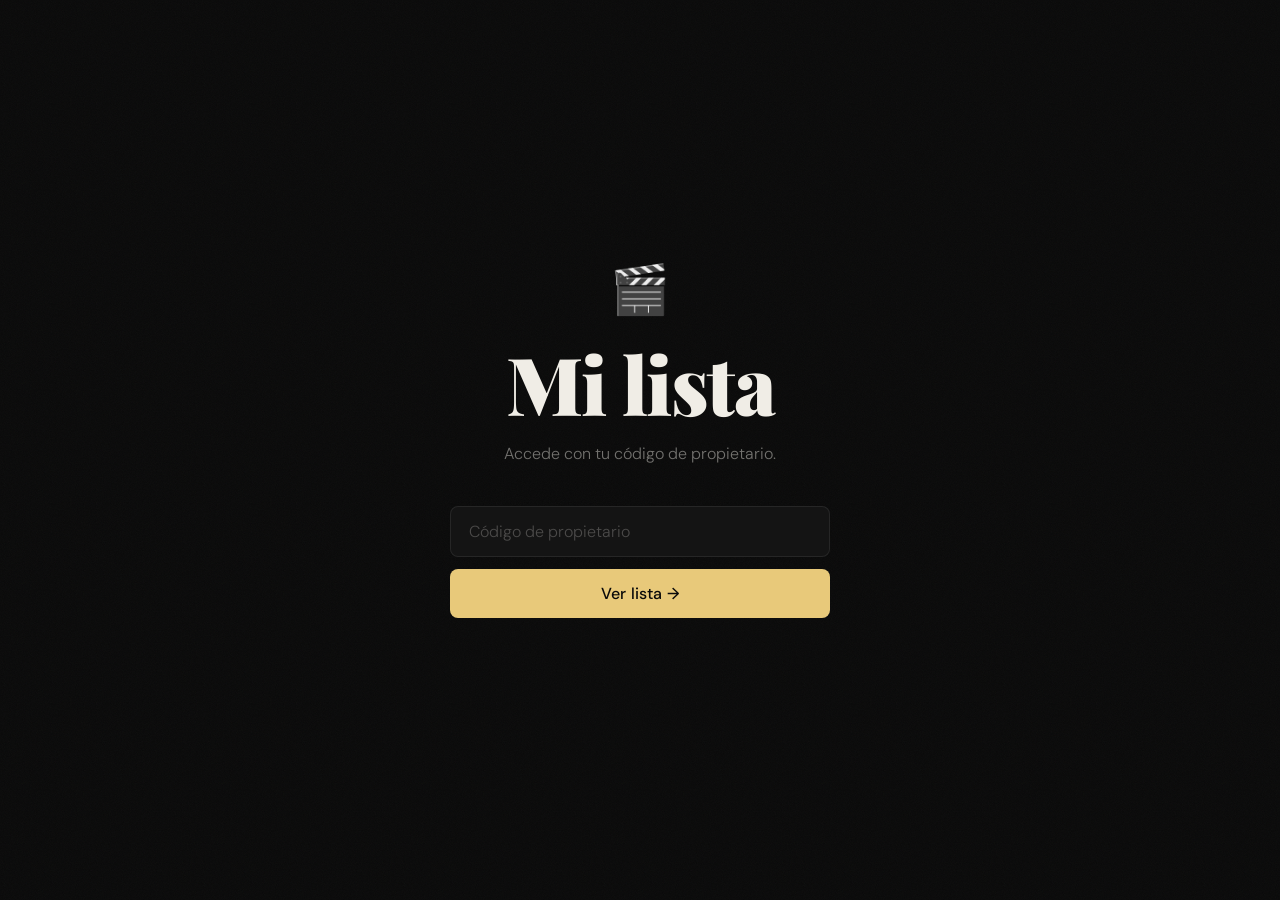
==== panel.html @ 8348d316 "movierecom" ====
<!DOCTYPE html>
<html lang="es">
<head>
  <meta charset="UTF-8" />
  <meta name="viewport" content="width=device-width, initial-scale=1.0" />
  <title>Mi lista de películas</title>
  <link rel="preconnect" href="https://fonts.googleapis.com" />
  <link href="https://fonts.googleapis.com/css2?family=Playfair+Display:wght@700;900&family=DM+Sans:wght@300;400;500&display=swap" rel="stylesheet" />
  <link rel="stylesheet" href="style.css" />
</head>
<body class="panel-body">

  <div id="screen-panel-login" class="screen active">
    <div class="noise"></div>
    <div class="center-wrap">
      <div class="brand">🎬</div>
      <h1 class="title">Mi lista</h1>
      <p class="hint">Accede con tu código de propietario.</p>
      <div class="field-group">
        <input type="password" id="owner-code-input" placeholder="Código de propietario" />
        <button class="btn-main" onclick="ownerLogin()">Ver lista →</button>
      </div>
      <p id="owner-error" class="error-msg"></p>
    </div>
  </div>

  <div id="screen-panel-main" class="screen">
    <div class="noise"></div>
    <header class="top-bar">
      <span class="top-logo">🎬 Mi lista</span>
      <div style="display:flex;gap:12px;align-items:center;">
        <span class="count-pill" id="rec-count">0 películas</span>
        <button class="btn-ghost small" onclick="ownerLogout()">Salir</button>
      </div>
    </header>
    <div class="panel-grid" id="panel-grid">
      <div class="empty-state">Cargando...</div>
    </div>
  </div>

  <script src="config.js"></script>
  <script src="supabase.js"></script>
  <script src="panel.js"></script>
</body>
</html>
---- style.css ----
:root {
  --bg: #0a0a0a;
  --surface: #141414;
  --surface2: #1e1e1e;
  --border: rgba(255,255,255,0.08);
  --border-hover: rgba(255,255,255,0.18);
  --text: #f0ede6;
  --text-muted: rgba(240,237,230,0.45);
  --text-dim: rgba(240,237,230,0.25);
  --accent: #e8c97a;
  --accent-dim: rgba(232,201,122,0.15);
  --red: #e85a4f;
  --green: #5acea0;
  --font-display: 'Playfair Display', Georgia, serif;
  --font-body: 'DM Sans', system-ui, sans-serif;
  --radius: 12px;
  --radius-sm: 8px;
}

*, *::before, *::after { box-sizing: border-box; margin: 0; padding: 0; }

html { font-size: 16px; }

body {
  background: var(--bg);
  color: var(--text);
  font-family: var(--font-body);
  font-weight: 300;
  min-height: 100vh;
  overflow-x: hidden;
}

.noise {
  position: fixed;
  inset: 0;
  pointer-events: none;
  z-index: 0;
  opacity: 0.035;
  background-image: url("data:image/svg+xml,%3Csvg viewBox='0 0 256 256' xmlns='http://www.w3.org/2000/svg'%3E%3Cfilter id='noise'%3E%3CfeTurbulence type='fractalNoise' baseFrequency='0.9' numOctaves='4' stitchTiles='stitch'/%3E%3C/filter%3E%3Crect width='100%25' height='100%25' filter='url(%23noise)' opacity='1'/%3E%3C/svg%3E");
  background-size: 200px 200px;
}

/* SCREENS */
.screen { display: none; min-height: 100vh; position: relative; }
.screen.active { display: flex; flex-direction: column; }

/* CENTER LAYOUT */
.center-wrap {
  flex: 1;
  display: flex;
  flex-direction: column;
  align-items: center;
  justify-content: center;
  padding: 2rem 1.5rem;
  text-align: center;
  position: relative;
  z-index: 1;
}

.brand { font-size: 3rem; margin-bottom: 1.25rem; }

.title {
  font-family: var(--font-display);
  font-size: clamp(2.5rem, 8vw, 5rem);
  font-weight: 900;
  line-height: 1.05;
  letter-spacing: -0.02em;
  color: var(--text);
  margin-bottom: 1rem;
}

.hint {
  font-size: 1rem;
  color: var(--text-muted);
  margin-bottom: 2.5rem;
  max-width: 340px;
  line-height: 1.6;
}

/* FORMS */
.field-group {
  display: flex;
  flex-direction: column;
  gap: 12px;
  width: 100%;
  max-width: 380px;
}

input[type=text],
input[type=password] {
  width: 100%;
  background: var(--surface);
  border: 1px solid var(--border);
  border-radius: var(--radius-sm);
  color: var(--text);
  font-family: var(--font-body);
  font-size: 1rem;
  font-weight: 300;
  padding: 14px 18px;
  outline: none;
  transition: border-color 0.2s;
}
input::placeholder { color: var(--text-dim); }
input:focus { border-color: var(--border-hover); }

.btn-main {
  width: 100%;
  padding: 14px 24px;
  background: var(--accent);
  color: #0a0a0a;
  border: none;
  border-radius: var(--radius-sm);
  font-family: var(--font-body);
  font-size: 1rem;
  font-weight: 500;
  cursor: pointer;
  transition: opacity 0.2s, transform 0.1s;
  letter-spacing: 0.01em;
}
.btn-main:hover { opacity: 0.88; }
.btn-main:active { transform: scale(0.98); }
.btn-main:disabled { opacity: 0.35; cursor: not-allowed; }

.btn-ghost {
  background: transparent;
  border: 1px solid var(--border);
  border-radius: var(--radius-sm);
  color: var(--text-muted);
  font-family: var(--font-body);
  font-size: 0.9rem;
  font-weight: 400;
  padding: 10px 20px;
  cursor: pointer;
  transition: border-color 0.2s, color 0.2s;
  width: 100%;
  max-width: 380px;
}
.btn-ghost:hover { border-color: var(--border-hover); color: var(--text); }
.btn-ghost.small { width: auto; padding: 6px 14px; font-size: 0.8rem; }

.error-msg {
  font-size: 0.85rem;
  color: var(--red);
  margin-top: 0.5rem;
  min-height: 1.2em;
}

/* TOP BAR */
.top-bar {
  display: flex;
  align-items: center;
  justify-content: space-between;
  padding: 1.25rem 2rem;
  border-bottom: 1px solid var(--border);
  position: sticky;
  top: 0;
  background: rgba(10,10,10,0.92);
  backdrop-filter: blur(12px);
  z-index: 10;
}
.top-logo {
  font-family: var(--font-display);
  font-size: 1.1rem;
  font-weight: 700;
  letter-spacing: -0.01em;
  color: var(--text);
}
.top-user {
  font-size: 0.85rem;
  color: var(--text-muted);
  background: var(--surface);
  border: 1px solid var(--border);
  border-radius: 20px;
  padding: 4px 14px;
}

/* SEARCH SCREEN */
.search-wrap {
  flex: 1;
  max-width: 640px;
  width: 100%;
  margin: 0 auto;
  padding: 2.5rem 1.5rem;
  position: relative;
  z-index: 1;
}
.search-title {
  font-family: var(--font-display);
  font-size: clamp(1.75rem, 5vw, 2.75rem);
  font-weight: 700;
  margin-bottom: 1.75rem;
  line-height: 1.15;
}
.search-row {
  position: relative;
  margin-bottom: 1.25rem;
}
.search-row input {
  padding-right: 48px;
  font-size: 1.05rem;
}
.spinner {
  position: absolute;
  right: 16px;
  top: 50%;
  transform: translateY(-50%);
  width: 18px;
  height: 18px;
  border: 2px solid var(--border);
  border-top-color: var(--accent);
  border-radius: 50%;
  animation: spin 0.6s linear infinite;
  display: none;
}
.spinner.active { display: block; }
@keyframes spin { to { transform: translateY(-50%) rotate(360deg); } }

/* RESULTS */
.result-item {
  display: flex;
  gap: 14px;
  align-items: flex-start;
  padding: 14px;
  border: 1px solid var(--border);
  border-radius: var(--radius);
  margin-bottom: 10px;
  cursor: pointer;
  transition: border-color 0.15s, background 0.15s;
  background: var(--surface);
}
.result-item:hover { border-color: var(--border-hover); background: var(--surface2); }
.result-item.selected { border-color: var(--accent); }
.result-item.already { opacity: 0.55; cursor: default; }

.result-poster {
  width: 44px;
  height: 66px;
  border-radius: 6px;
  object-fit: cover;
  background: var(--surface2);
  flex-shrink: 0;
}
.result-poster-ph {
  width: 44px;
  height: 66px;
  border-radius: 6px;
  background: var(--surface2);
  flex-shrink: 0;
  display: flex;
  align-items: center;
  justify-content: center;
  font-size: 1.4rem;
}
.result-body { flex: 1; min-width: 0; }
.result-title {
  font-weight: 500;
  font-size: 0.95rem;
  color: var(--text);
  margin-bottom: 3px;
}
.result-meta { font-size: 0.8rem; color: var(--text-muted); margin-bottom: 5px; }
.result-overview {
  font-size: 0.78rem;
  color: var(--text-dim);
  display: -webkit-box;
  -webkit-line-clamp: 2;
  -webkit-box-orient: vertical;
  overflow: hidden;
  line-height: 1.5;
}
.already-badge {
  display: inline-block;
  font-size: 0.72rem;
  background: rgba(232,90,79,0.15);
  color: var(--red);
  border-radius: 20px;
  padding: 2px 9px;
  margin-left: 7px;
  font-weight: 500;
}

/* CONFIRM PANEL */
.confirm-panel {
  background: var(--surface);
  border: 1px solid var(--border);
  border-radius: var(--radius);
  padding: 1.25rem;
  margin-top: 1.25rem;
}
.confirm-panel.hidden { display: none; }
.confirm-movie-row {
  display: flex;
  gap: 14px;
  align-items: flex-start;
  margin-bottom: 1rem;
}
.confirm-poster {
  width: 54px;
  height: 80px;
  border-radius: 6px;
  object-fit: cover;
  background: var(--surface2);
  flex-shrink: 0;
}
.confirm-poster-ph {
  width: 54px;
  height: 80px;
  border-radius: 6px;
  background: var(--surface2);
  flex-shrink: 0;
  display: flex;
  align-items: center;
  justify-content: center;
  font-size: 1.75rem;
}
.confirm-title {
  font-family: var(--font-display);
  font-size: 1.15rem;
  font-weight: 700;
  margin-bottom: 4px;
}
.confirm-meta { font-size: 0.82rem; color: var(--text-muted); margin-bottom: 5px; }
.confirm-overview { font-size: 0.8rem; color: var(--text-dim); line-height: 1.5; }
.confirm-actions { display: flex; gap: 10px; margin-top: 1rem; flex-wrap: wrap; }
.confirm-actions .btn-main { width: auto; flex: 1; min-width: 140px; }
.confirm-actions .btn-ghost { width: auto; }
.confirm-feedback {
  font-size: 0.85rem;
  margin-top: 0.5rem;
  min-height: 1.2em;
}
.confirm-feedback.error { color: var(--red); }
.confirm-feedback.ok { color: var(--green); }

/* SUCCESS SCREEN */
.success-icon {
  width: 72px;
  height: 72px;
  border-radius: 50%;
  background: rgba(90,206,160,0.15);
  border: 1px solid rgba(90,206,160,0.4);
  display: flex;
  align-items: center;
  justify-content: center;
  font-size: 2rem;
  color: var(--green);
  margin-bottom: 1.5rem;
}

/* PANEL */
.panel-body { }
.count-pill {
  font-size: 0.8rem;
  background: var(--accent-dim);
  color: var(--accent);
  border-radius: 20px;
  padding: 4px 12px;
}
.panel-grid {
  display: grid;
  grid-template-columns: repeat(auto-fill, minmax(280px, 1fr));
  gap: 16px;
  padding: 2rem;
  position: relative;
  z-index: 1;
}
.rec-card {
  background: var(--surface);
  border: 1px solid var(--border);
  border-radius: var(--radius);
  padding: 1rem;
  display: flex;
  gap: 14px;
  align-items: flex-start;
  transition: border-color 0.15s;
}
.rec-card:hover { border-color: var(--border-hover); }
.rec-card-poster {
  width: 54px;
  height: 80px;
  border-radius: 6px;
  object-fit: cover;
  background: var(--surface2);
  flex-shrink: 0;
}
.rec-card-poster-ph {
  width: 54px;
  height: 80px;
  border-radius: 6px;
  background: var(--surface2);
  flex-shrink: 0;
  display: flex;
  align-items: center;
  justify-content: center;
  font-size: 1.5rem;
}
.rec-card-body { flex: 1; min-width: 0; }
.rec-card-title {
  font-weight: 500;
  font-size: 0.95rem;
  margin-bottom: 3px;
  color: var(--text);
}
.rec-card-meta { font-size: 0.78rem; color: var(--text-muted); margin-bottom: 6px; }
.rec-card-who {
  font-size: 0.75rem;
  color: var(--text-dim);
  border-top: 1px solid var(--border);
  padding-top: 8px;
  margin-top: 6px;
}
.rec-card-who strong { color: var(--accent); font-weight: 500; }

.empty-state {
  grid-column: 1/-1;
  text-align: center;
  padding: 4rem 1rem;
  color: var(--text-dim);
  font-size: 0.95rem;
}

/* RESPONSIVE */
@media (max-width: 520px) {
  .top-bar { padding: 1rem 1.25rem; }
  .search-wrap { padding: 1.75rem 1.25rem; }
  .panel-grid { padding: 1.25rem; gap: 12px; }
  .confirm-actions { flex-direction: column; }
  .confirm-actions .btn-main,
  .confirm-actions .btn-ghost { width: 100%; }
}
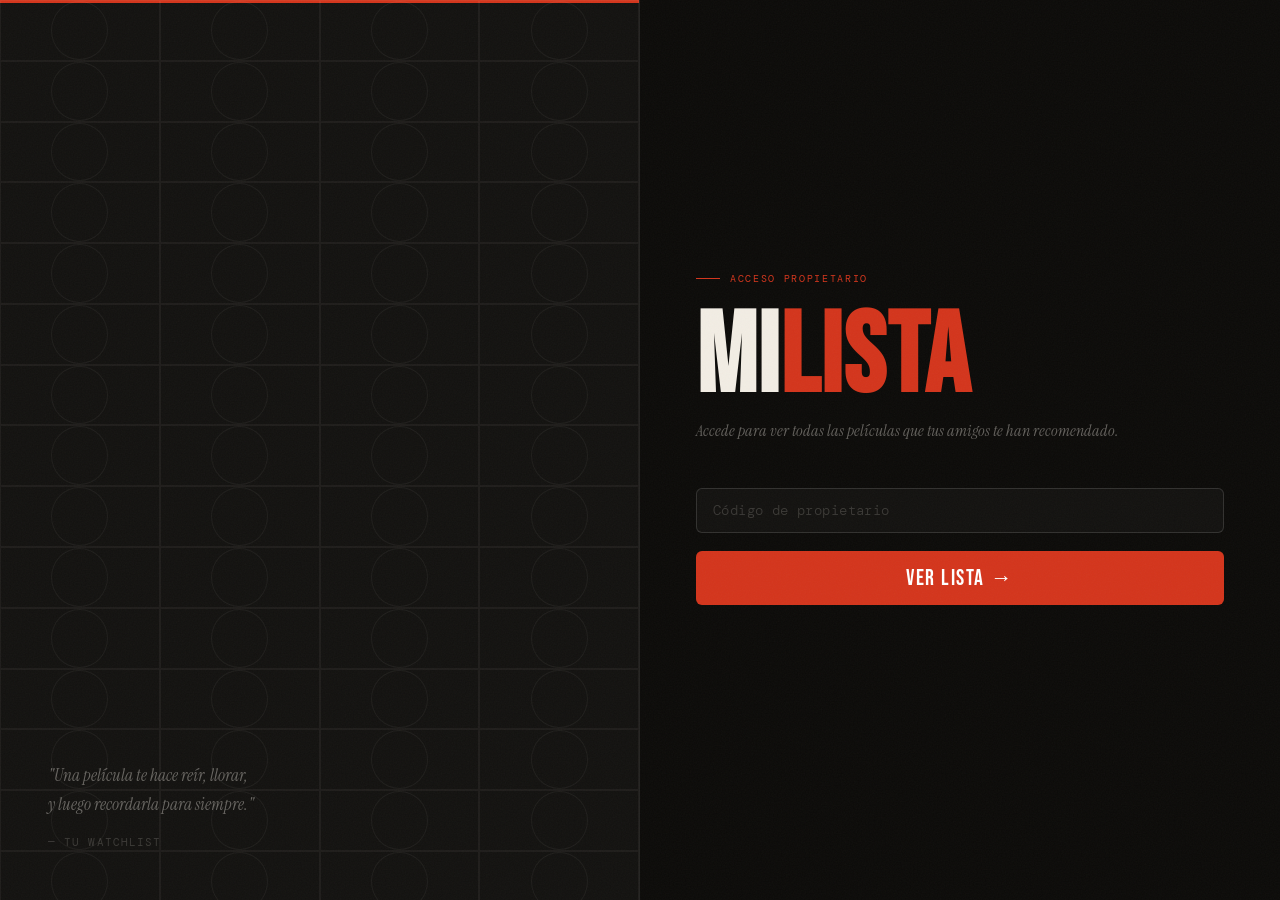
==== commit 0657e26d: "new design" ====
--- a/panel.html
+++ b/panel.html
@@ -3,43 +3,75 @@
 <head>
   <meta charset="UTF-8" />
   <meta name="viewport" content="width=device-width, initial-scale=1.0" />
-  <title>Mi lista de películas</title>
-  <link rel="preconnect" href="https://fonts.googleapis.com" />
-  <link href="https://fonts.googleapis.com/css2?family=Playfair+Display:wght@700;900&family=DM+Sans:wght@300;400;500&display=swap" rel="stylesheet" />
+  <title>Mi lista — Recomiéndame</title>
   <link rel="stylesheet" href="style.css" />
 </head>
-<body class="panel-body">
+<body>
 
+  <!-- ── LOGIN PANEL ───────────────────────────── -->
   <div id="screen-panel-login" class="screen active">
-    <div class="noise"></div>
-    <div class="center-wrap">
-      <div class="brand">🎬</div>
-      <h1 class="title">Mi lista</h1>
-      <p class="hint">Accede con tu código de propietario.</p>
-      <div class="field-group">
-        <input type="password" id="owner-code-input" placeholder="Código de propietario" />
+    <div class="login-layout">
+      <div class="login-art">
+        <div class="login-art-stripe"></div>
+        <div class="reel-grid" id="reel-grid"></div>
+        <div class="login-art-quote">
+          "Una película te hace reír, llorar,<br/>y luego recordarla para siempre."
+          <cite>— Tu watchlist</cite>
+        </div>
+      </div>
+      <div class="login-form-side">
+        <div class="eyebrow">Acceso propietario</div>
+        <h1 class="login-title">MI<em>LISTA</em></h1>
+        <p class="login-sub">Accede para ver todas las películas que tus amigos te han recomendado.</p>
+        <div class="field">
+          <input type="password" id="owner-code-input" placeholder="Código de propietario" />
+        </div>
         <button class="btn-main" onclick="ownerLogin()">Ver lista →</button>
+        <p id="owner-error" class="error-msg"></p>
       </div>
-      <p id="owner-error" class="error-msg"></p>
     </div>
   </div>
 
+  <!-- ── PANEL MAIN ────────────────────────────── -->
   <div id="screen-panel-main" class="screen">
-    <div class="noise"></div>
+
     <header class="top-bar">
-      <span class="top-logo">🎬 Mi lista</span>
-      <div style="display:flex;gap:12px;align-items:center;">
+      <div class="top-logo">RECO<span>MIÉNDAME</span></div>
+      <div class="top-right">
         <span class="count-pill" id="rec-count">0 películas</span>
-        <button class="btn-ghost small" onclick="ownerLogout()">Salir</button>
+        <button class="btn-ghost sm" onclick="ownerLogout()">Salir</button>
       </div>
     </header>
-    <div class="panel-grid" id="panel-grid">
-      <div class="empty-state">Cargando...</div>
+
+    <div class="panel-filters">
+      <button class="filter-btn active" data-filter="all" onclick="setFilter('all', this)">Todas</button>
+      <button class="filter-btn f-downloaded" data-filter="downloaded" onclick="setFilter('downloaded', this)">↓ Descargadas</button>
+      <button class="filter-btn f-liked" data-filter="liked" onclick="setFilter('liked', this)">✓ Me gustó</button>
+      <button class="filter-btn f-disliked" data-filter="disliked" onclick="setFilter('disliked', this)">✕ No me gustó</button>
+      <button class="filter-btn" data-filter="pending" onclick="setFilter('pending', this)">⏳ Sin ver</button>
     </div>
+
+    <div class="panel-content">
+      <div class="section-label" id="section-label">Cargando…</div>
+      <div class="movie-grid" id="panel-grid">
+        <div class="empty-state">Cargando…</div>
+      </div>
+    </div>
+
   </div>
 
+  <script>
+    const rg = document.getElementById('reel-grid');
+    if (rg) {
+      for (let i = 0; i < 64; i++) {
+        const d = document.createElement('div');
+        d.className = 'reel-cell';
+        rg.appendChild(d);
+      }
+    }
+  </script>
   <script src="config.js"></script>
   <script src="supabase.js"></script>
   <script src="panel.js"></script>
 </body>
-</html>
+</html>
--- a/style.css
+++ b/style.css
@@ -1,430 +1,627 @@
+@import url('https://fonts.googleapis.com/css2?family=Bebas+Neue&family=Instrument+Serif:ital@0;1&family=DM+Mono:wght@300;400&display=swap');
+
 :root {
-  --bg: #0a0a0a;
-  --surface: #141414;
-  --surface2: #1e1e1e;
-  --border: rgba(255,255,255,0.08);
-  --border-hover: rgba(255,255,255,0.18);
-  --text: #f0ede6;
-  --text-muted: rgba(240,237,230,0.45);
-  --text-dim: rgba(240,237,230,0.25);
-  --accent: #e8c97a;
-  --accent-dim: rgba(232,201,122,0.15);
-  --red: #e85a4f;
-  --green: #5acea0;
-  --font-display: 'Playfair Display', Georgia, serif;
-  --font-body: 'DM Sans', system-ui, sans-serif;
-  --radius: 12px;
-  --radius-sm: 8px;
+  --bg:     #0c0b09;
+  --bg2:    #131210;
+  --bg3:    #1a1916;
+  --line:   rgba(255,255,255,0.07);
+  --line2:  rgba(255,255,255,0.13);
+  --text:   #f2ede4;
+  --muted:  rgba(242,237,228,0.38);
+  --dim:    rgba(242,237,228,0.18);
+  --accent: #d4351c;
+  --accent2:#ff5c42;
+  --gold:   #c9a84c;
+  --green:  #3ecf7a;
+  --font-h: 'Bebas Neue', 'Arial Black', sans-serif;
+  --font-b: 'Instrument Serif', Georgia, serif;
+  --font-m: 'DM Mono', 'Courier New', monospace;
+  --r:  10px;
+  --r2: 6px;
 }
 
 *, *::before, *::after { box-sizing: border-box; margin: 0; padding: 0; }
-
-html { font-size: 16px; }
+html { font-size: 16px; scroll-behavior: smooth; }
 
 body {
   background: var(--bg);
   color: var(--text);
-  font-family: var(--font-body);
-  font-weight: 300;
+  font-family: var(--font-b);
   min-height: 100vh;
   overflow-x: hidden;
 }
 
-.noise {
+body::before {
+  content: '';
   position: fixed;
   inset: 0;
   pointer-events: none;
-  z-index: 0;
-  opacity: 0.035;
-  background-image: url("data:image/svg+xml,%3Csvg viewBox='0 0 256 256' xmlns='http://www.w3.org/2000/svg'%3E%3Cfilter id='noise'%3E%3CfeTurbulence type='fractalNoise' baseFrequency='0.9' numOctaves='4' stitchTiles='stitch'/%3E%3C/filter%3E%3Crect width='100%25' height='100%25' filter='url(%23noise)' opacity='1'/%3E%3C/svg%3E");
-  background-size: 200px 200px;
+  z-index: 9999;
+  opacity: 0.038;
+  background-image: url("data:image/svg+xml,%3Csvg xmlns='http://www.w3.org/2000/svg' width='300' height='300'%3E%3Cfilter id='n'%3E%3CfeTurbulence type='fractalNoise' baseFrequency='0.75' numOctaves='4' stitchTiles='stitch'/%3E%3C/filter%3E%3Crect width='300' height='300' filter='url(%23n)'/%3E%3C/svg%3E");
+  background-size: 300px 300px;
 }
 
 /* SCREENS */
-.screen { display: none; min-height: 100vh; position: relative; }
-.screen.active { display: flex; flex-direction: column; }
-
-/* CENTER LAYOUT */
-.center-wrap {
+.screen { display: none; min-height: 100vh; flex-direction: column; }
+.screen.active { display: flex; }
+
+/* ═══ LOGIN ══════════════════════════════════════ */
+.login-layout {
   flex: 1;
+  display: grid;
+  grid-template-columns: 1fr 1fr;
+  min-height: 100vh;
+}
+@media (max-width: 700px) {
+  .login-layout { grid-template-columns: 1fr; }
+  .login-art { display: none; }
+}
+
+.login-art {
+  background: var(--bg2);
+  border-right: 1px solid var(--line);
+  position: relative;
+  overflow: hidden;
   display: flex;
   flex-direction: column;
+  justify-content: flex-end;
+  padding: 3rem;
+}
+
+.login-art-stripe {
+  position: absolute;
+  top: 0; left: 0; right: 0;
+  height: 3px;
+  background: var(--accent);
+}
+
+.reel-grid {
+  position: absolute;
+  inset: 0;
+  display: grid;
+  grid-template-columns: repeat(4, 1fr);
+  opacity: 0.05;
+  pointer-events: none;
+}
+
+.reel-cell {
+  border: 0.5px solid var(--text);
+  display: flex;
   align-items: center;
   justify-content: center;
-  padding: 2rem 1.5rem;
-  text-align: center;
+}
+
+.reel-cell::after {
+  content: '';
+  width: 36%;
+  padding-bottom: 36%;
+  border-radius: 50%;
+  border: 1px solid var(--text);
+}
+
+.login-art-quote {
+  font-family: var(--font-b);
+  font-style: italic;
+  font-size: 1.05rem;
+  color: var(--muted);
+  line-height: 1.75;
   position: relative;
   z-index: 1;
 }
-
-.brand { font-size: 3rem; margin-bottom: 1.25rem; }
-
-.title {
-  font-family: var(--font-display);
-  font-size: clamp(2.5rem, 8vw, 5rem);
-  font-weight: 900;
-  line-height: 1.05;
-  letter-spacing: -0.02em;
+.login-art-quote cite {
+  display: block;
+  font-family: var(--font-m);
+  font-style: normal;
+  font-size: 0.68rem;
+  color: var(--dim);
+  margin-top: 0.85rem;
+  letter-spacing: 0.1em;
+  text-transform: uppercase;
+}
+
+.login-form-side {
+  display: flex;
+  flex-direction: column;
+  justify-content: center;
+  padding: 3.5rem;
+}
+@media (max-width: 900px) { .login-form-side { padding: 2rem 1.75rem; } }
+
+.eyebrow {
+  font-family: var(--font-m);
+  font-size: 0.65rem;
+  letter-spacing: 0.16em;
+  text-transform: uppercase;
+  color: var(--accent);
+  margin-bottom: 1.5rem;
+  display: flex;
+  align-items: center;
+  gap: 10px;
+}
+.eyebrow::before {
+  content: '';
+  display: block;
+  width: 24px; height: 1px;
+  background: var(--accent);
+}
+
+.login-title {
+  font-family: var(--font-h);
+  font-size: clamp(3.8rem, 9vw, 7rem);
+  line-height: 0.9;
+  letter-spacing: 0.01em;
   color: var(--text);
-  margin-bottom: 1rem;
-}
-
-.hint {
+  margin-bottom: 0.5rem;
+}
+.login-title em { color: var(--accent); font-style: normal; }
+
+.login-sub {
+  font-style: italic;
   font-size: 1rem;
-  color: var(--text-muted);
-  margin-bottom: 2.5rem;
-  max-width: 340px;
-  line-height: 1.6;
-}
-
-/* FORMS */
-.field-group {
-  display: flex;
-  flex-direction: column;
-  gap: 12px;
-  width: 100%;
-  max-width: 380px;
-}
+  color: var(--muted);
+  margin-bottom: 2.75rem;
+  line-height: 1.65;
+}
+
+.field { margin-bottom: 12px; }
 
 input[type=text],
 input[type=password] {
   width: 100%;
-  background: var(--surface);
-  border: 1px solid var(--border);
-  border-radius: var(--radius-sm);
+  background: var(--bg2);
+  border: 1px solid var(--line2);
+  border-radius: var(--r2);
   color: var(--text);
-  font-family: var(--font-body);
-  font-size: 1rem;
+  font-family: var(--font-m);
+  font-size: 0.85rem;
   font-weight: 300;
-  padding: 14px 18px;
+  padding: 13px 16px;
   outline: none;
-  transition: border-color 0.2s;
-}
-input::placeholder { color: var(--text-dim); }
-input:focus { border-color: var(--border-hover); }
+  transition: border-color 0.2s, background 0.2s;
+  letter-spacing: 0.03em;
+}
+input::placeholder { color: var(--dim); }
+input:focus { border-color: var(--accent); background: var(--bg3); }
 
 .btn-main {
   width: 100%;
   padding: 14px 24px;
   background: var(--accent);
-  color: #0a0a0a;
+  color: #fff;
   border: none;
-  border-radius: var(--radius-sm);
-  font-family: var(--font-body);
-  font-size: 1rem;
-  font-weight: 500;
+  border-radius: var(--r2);
+  font-family: var(--font-h);
+  font-size: 1.35rem;
+  letter-spacing: 0.07em;
   cursor: pointer;
-  transition: opacity 0.2s, transform 0.1s;
-  letter-spacing: 0.01em;
-}
-.btn-main:hover { opacity: 0.88; }
+  transition: background 0.18s, transform 0.1s;
+  margin-top: 6px;
+}
+.btn-main:hover { background: var(--accent2); }
 .btn-main:active { transform: scale(0.98); }
-.btn-main:disabled { opacity: 0.35; cursor: not-allowed; }
+.btn-main:disabled { opacity: 0.3; cursor: not-allowed; }
 
 .btn-ghost {
   background: transparent;
-  border: 1px solid var(--border);
-  border-radius: var(--radius-sm);
-  color: var(--text-muted);
-  font-family: var(--font-body);
-  font-size: 0.9rem;
-  font-weight: 400;
-  padding: 10px 20px;
+  border: 1px solid var(--line2);
+  border-radius: var(--r2);
+  color: var(--muted);
+  font-family: var(--font-m);
+  font-size: 0.75rem;
+  letter-spacing: 0.05em;
+  padding: 9px 18px;
   cursor: pointer;
-  transition: border-color 0.2s, color 0.2s;
-  width: 100%;
-  max-width: 380px;
-}
-.btn-ghost:hover { border-color: var(--border-hover); color: var(--text); }
-.btn-ghost.small { width: auto; padding: 6px 14px; font-size: 0.8rem; }
+  transition: border-color 0.18s, color 0.18s;
+  white-space: nowrap;
+}
+.btn-ghost:hover { border-color: var(--line2); color: var(--text); }
+.btn-ghost.sm { padding: 6px 13px; font-size: 0.7rem; }
 
 .error-msg {
-  font-size: 0.85rem;
-  color: var(--red);
-  margin-top: 0.5rem;
-  min-height: 1.2em;
-}
-
-/* TOP BAR */
+  font-family: var(--font-m);
+  font-size: 0.73rem;
+  color: var(--accent2);
+  margin-top: 10px;
+  min-height: 1.1em;
+  letter-spacing: 0.02em;
+}
+
+/* ═══ TOP BAR ════════════════════════════════════ */
 .top-bar {
   display: flex;
   align-items: center;
   justify-content: space-between;
-  padding: 1.25rem 2rem;
-  border-bottom: 1px solid var(--border);
+  padding: 0 2.5rem;
+  height: 56px;
+  border-bottom: 1px solid var(--line);
   position: sticky;
   top: 0;
-  background: rgba(10,10,10,0.92);
-  backdrop-filter: blur(12px);
-  z-index: 10;
-}
+  background: rgba(12,11,9,0.94);
+  backdrop-filter: blur(18px);
+  z-index: 100;
+}
+
 .top-logo {
-  font-family: var(--font-display);
-  font-size: 1.1rem;
-  font-weight: 700;
-  letter-spacing: -0.01em;
+  font-family: var(--font-h);
+  font-size: 1.65rem;
+  letter-spacing: 0.05em;
   color: var(--text);
 }
+.top-logo span { color: var(--accent); }
+
+.top-right { display: flex; align-items: center; gap: 12px; }
+
 .top-user {
-  font-size: 0.85rem;
-  color: var(--text-muted);
-  background: var(--surface);
-  border: 1px solid var(--border);
+  font-family: var(--font-m);
+  font-size: 0.68rem;
+  color: var(--muted);
+  letter-spacing: 0.05em;
+  border: 1px solid var(--line);
   border-radius: 20px;
-  padding: 4px 14px;
-}
-
-/* SEARCH SCREEN */
-.search-wrap {
+  padding: 4px 13px;
+}
+
+.count-pill {
+  font-family: var(--font-m);
+  font-size: 0.67rem;
+  letter-spacing: 0.07em;
+  color: var(--gold);
+  border: 1px solid rgba(201,168,76,0.28);
+  border-radius: 20px;
+  padding: 4px 12px;
+}
+
+/* ═══ SEARCH LAYOUT ══════════════════════════════ */
+.search-body {
   flex: 1;
-  max-width: 640px;
-  width: 100%;
-  margin: 0 auto;
-  padding: 2.5rem 1.5rem;
-  position: relative;
-  z-index: 1;
-}
-.search-title {
-  font-family: var(--font-display);
-  font-size: clamp(1.75rem, 5vw, 2.75rem);
-  font-weight: 700;
-  margin-bottom: 1.75rem;
-  line-height: 1.15;
-}
-.search-row {
-  position: relative;
-  margin-bottom: 1.25rem;
-}
-.search-row input {
-  padding-right: 48px;
-  font-size: 1.05rem;
-}
+  display: grid;
+  grid-template-columns: 360px 1fr;
+  min-height: calc(100vh - 56px);
+}
+@media (max-width: 860px) {
+  .search-body { grid-template-columns: 1fr; }
+  .search-sidebar { position: static; height: auto; border-right: none; border-bottom: 1px solid var(--line); }
+}
+
+.search-sidebar {
+  border-right: 1px solid var(--line);
+  padding: 2.5rem 2rem;
+  display: flex;
+  flex-direction: column;
+  gap: 1.5rem;
+  position: sticky;
+  top: 56px;
+  height: calc(100vh - 56px);
+  overflow-y: auto;
+}
+
+.search-heading {
+  font-family: var(--font-h);
+  font-size: clamp(2.4rem, 5.5vw, 3.6rem);
+  line-height: 0.93;
+  letter-spacing: 0.01em;
+  color: var(--text);
+}
+.search-heading em { font-style: normal; color: var(--accent); display: block; }
+
+.search-hint {
+  font-style: italic;
+  font-size: 0.88rem;
+  color: var(--muted);
+  line-height: 1.65;
+}
+
+.search-input-wrap { position: relative; }
+.search-input-wrap input { padding-right: 42px; font-size: 0.88rem; }
+
 .spinner {
   position: absolute;
-  right: 16px;
-  top: 50%;
+  right: 13px; top: 50%;
   transform: translateY(-50%);
-  width: 18px;
-  height: 18px;
-  border: 2px solid var(--border);
+  width: 16px; height: 16px;
+  border: 2px solid var(--line2);
   border-top-color: var(--accent);
   border-radius: 50%;
-  animation: spin 0.6s linear infinite;
+  animation: spin 0.55s linear infinite;
   display: none;
 }
 .spinner.active { display: block; }
 @keyframes spin { to { transform: translateY(-50%) rotate(360deg); } }
 
-/* RESULTS */
+.search-main {
+  padding: 2.5rem;
+  overflow-y: auto;
+}
+@media (max-width: 860px) { .search-main { padding: 1.5rem 1.25rem; } }
+
+/* ═══ RESULTS ════════════════════════════════════ */
+.results-label {
+  font-family: var(--font-m);
+  font-size: 0.62rem;
+  letter-spacing: 0.13em;
+  text-transform: uppercase;
+  color: var(--dim);
+  margin-bottom: 0.9rem;
+}
+
 .result-item {
   display: flex;
-  gap: 14px;
+  gap: 13px;
   align-items: flex-start;
-  padding: 14px;
-  border: 1px solid var(--border);
-  border-radius: var(--radius);
-  margin-bottom: 10px;
+  padding: 13px;
+  border: 1px solid var(--line);
+  border-radius: var(--r);
+  margin-bottom: 9px;
   cursor: pointer;
-  transition: border-color 0.15s, background 0.15s;
-  background: var(--surface);
-}
-.result-item:hover { border-color: var(--border-hover); background: var(--surface2); }
-.result-item.selected { border-color: var(--accent); }
-.result-item.already { opacity: 0.55; cursor: default; }
-
-.result-poster {
-  width: 44px;
-  height: 66px;
-  border-radius: 6px;
-  object-fit: cover;
-  background: var(--surface2);
-  flex-shrink: 0;
-}
-.result-poster-ph {
-  width: 44px;
-  height: 66px;
-  border-radius: 6px;
-  background: var(--surface2);
-  flex-shrink: 0;
+  transition: border-color 0.14s, background 0.14s, transform 0.12s;
+  background: var(--bg2);
+  position: relative;
+  overflow: hidden;
+}
+.result-item::before {
+  content: '';
+  position: absolute;
+  left: 0; top: 0; bottom: 0;
+  width: 3px;
+  background: var(--accent);
+  transform: scaleY(0);
+  transform-origin: bottom;
+  transition: transform 0.14s;
+}
+.result-item:hover { border-color: var(--line2); background: var(--bg3); transform: translateX(3px); }
+.result-item:hover::before { transform: scaleY(1); }
+.result-item.selected { border-color: var(--accent); background: var(--bg3); transform: translateX(3px); }
+.result-item.selected::before { transform: scaleY(1); }
+.result-item.already { opacity: 0.38; cursor: default; pointer-events: none; }
+
+.result-poster { width: 44px; height: 66px; border-radius: 5px; object-fit: cover; background: var(--bg3); flex-shrink: 0; }
+.result-poster-ph { width: 44px; height: 66px; border-radius: 5px; background: var(--bg3); flex-shrink: 0; display: flex; align-items: center; justify-content: center; font-size: 1.2rem; }
+
+.result-body { flex: 1; min-width: 0; }
+.result-title { font-size: 0.94rem; color: var(--text); margin-bottom: 3px; line-height: 1.35; }
+.result-meta { font-family: var(--font-m); font-size: 0.68rem; color: var(--muted); margin-bottom: 4px; letter-spacing: 0.02em; }
+.result-overview { font-style: italic; font-size: 0.76rem; color: var(--dim); display: -webkit-box; -webkit-line-clamp: 2; -webkit-box-orient: vertical; overflow: hidden; line-height: 1.5; }
+
+.already-tag {
+  font-family: var(--font-m);
+  font-size: 0.6rem;
+  background: rgba(212,53,28,0.12);
+  color: var(--accent2);
+  border-radius: 3px;
+  padding: 2px 6px;
+  margin-left: 7px;
+  letter-spacing: 0.05em;
+  text-transform: uppercase;
+  vertical-align: middle;
+}
+
+/* ═══ CONFIRM PANEL ══════════════════════════════ */
+.confirm-panel { border: 1px solid var(--line2); border-radius: var(--r); background: var(--bg2); overflow: hidden; margin-top: 1.5rem; }
+.confirm-panel.hidden { display: none; }
+
+.confirm-banner {
+  position: relative;
+  height: 130px;
+  overflow: hidden;
+  background: var(--bg3);
+}
+.confirm-banner-blur {
+  position: absolute; inset: 0;
+  background-size: cover;
+  background-position: center;
+  filter: blur(22px) brightness(0.35) saturate(0.6);
+  transform: scale(1.15);
+}
+.confirm-banner-front {
+  position: absolute; inset: 0;
   display: flex;
   align-items: center;
-  justify-content: center;
-  font-size: 1.4rem;
-}
-.result-body { flex: 1; min-width: 0; }
-.result-title {
-  font-weight: 500;
-  font-size: 0.95rem;
-  color: var(--text);
-  margin-bottom: 3px;
-}
-.result-meta { font-size: 0.8rem; color: var(--text-muted); margin-bottom: 5px; }
-.result-overview {
-  font-size: 0.78rem;
-  color: var(--text-dim);
+  padding: 1rem 1.25rem;
+  gap: 1rem;
+  background: linear-gradient(90deg, rgba(12,11,9,0.65) 0%, transparent 100%);
+}
+.confirm-front-poster { width: 64px; height: 96px; border-radius: 6px; object-fit: cover; flex-shrink: 0; box-shadow: 0 6px 24px rgba(0,0,0,0.6); }
+.confirm-front-poster-ph { width: 64px; height: 96px; border-radius: 6px; background: var(--bg3); flex-shrink: 0; display: flex; align-items: center; justify-content: center; font-size: 1.8rem; }
+.confirm-front-title { font-family: var(--font-h); font-size: 1.5rem; letter-spacing: 0.03em; color: #fff; line-height: 1; margin-bottom: 5px; }
+.confirm-front-meta { font-family: var(--font-m); font-size: 0.68rem; color: rgba(255,255,255,0.5); letter-spacing: 0.04em; }
+
+.confirm-body { padding: 1.15rem 1.25rem; }
+
+.confirm-overview-quote {
+  font-style: italic;
+  font-size: 0.86rem;
+  color: var(--muted);
+  line-height: 1.65;
+  border-left: 2px solid var(--accent);
+  padding-left: 0.9rem;
+  margin-bottom: 1.15rem;
+}
+
+.confirm-feedback { font-family: var(--font-m); font-size: 0.73rem; margin-bottom: 0.75rem; letter-spacing: 0.02em; min-height: 1em; }
+.confirm-feedback.error { color: var(--accent2); }
+.confirm-feedback.ok    { color: var(--green); }
+
+.confirm-actions { display: flex; gap: 9px; flex-wrap: wrap; }
+.confirm-actions .btn-main { flex: 1; min-width: 110px; font-size: 1.1rem; }
+.confirm-actions .btn-ghost { flex-shrink: 0; }
+
+/* ═══ SUCCESS ════════════════════════════════════ */
+.success-wrap {
+  flex: 1;
+  display: flex; flex-direction: column;
+  align-items: center; justify-content: center;
+  padding: 3rem 2rem;
+  text-align: center;
+}
+.success-circle {
+  width: 86px; height: 86px;
+  border-radius: 50%;
+  border: 1px solid rgba(62,207,122,0.32);
+  background: rgba(62,207,122,0.07);
+  display: flex; align-items: center; justify-content: center;
+  font-size: 2rem; color: var(--green);
+  margin-bottom: 1.75rem;
+  animation: popIn 0.42s cubic-bezier(0.34, 1.56, 0.64, 1);
+}
+@keyframes popIn { from { transform: scale(0.5); opacity: 0; } to { transform: scale(1); opacity: 1; } }
+
+.success-title { font-family: var(--font-h); font-size: clamp(3.2rem, 10vw, 6.5rem); letter-spacing: 0.02em; color: var(--text); margin-bottom: 0.65rem; }
+.success-msg { font-style: italic; font-size: 1rem; color: var(--muted); margin-bottom: 2.5rem; max-width: 360px; line-height: 1.65; }
+
+/* ═══ PANEL ══════════════════════════════════════ */
+.panel-filters {
+  display: flex;
+  align-items: center;
+  gap: 8px;
+  padding: 0.8rem 2.5rem;
+  border-bottom: 1px solid var(--line);
+  overflow-x: auto;
+}
+
+.filter-btn {
+  font-family: var(--font-m);
+  font-size: 0.67rem;
+  letter-spacing: 0.08em;
+  text-transform: uppercase;
+  padding: 5px 13px;
+  border: 1px solid var(--line2);
+  border-radius: 20px;
+  background: transparent;
+  color: var(--muted);
+  cursor: pointer;
+  white-space: nowrap;
+  transition: all 0.14s;
+}
+.filter-btn:hover { color: var(--text); border-color: var(--line2); }
+.filter-btn.active                 { background: var(--bg3); color: var(--text); }
+.filter-btn.active.f-liked         { color: var(--green);  border-color: rgba(62,207,122,0.4);  background: rgba(62,207,122,0.07); }
+.filter-btn.active.f-disliked      { color: var(--accent2); border-color: rgba(255,92,66,0.4);   background: rgba(255,92,66,0.07); }
+.filter-btn.active.f-downloaded    { color: var(--gold);   border-color: rgba(201,168,76,0.4); background: rgba(201,168,76,0.07); }
+
+.panel-content { padding: 2.5rem; }
+@media (max-width: 640px) {
+  .panel-content { padding: 1.25rem; }
+  .panel-filters { padding: 0.75rem 1.25rem; }
+  .top-bar { padding: 0 1.25rem; }
+}
+
+.section-label {
+  font-family: var(--font-m);
+  font-size: 0.6rem;
+  letter-spacing: 0.14em;
+  text-transform: uppercase;
+  color: var(--dim);
+  margin-bottom: 1.1rem;
+  padding-bottom: 0.7rem;
+  border-bottom: 1px solid var(--line);
+}
+
+.movie-grid {
+  display: grid;
+  grid-template-columns: repeat(auto-fill, minmax(305px, 1fr));
+  gap: 1px;
+  background: var(--line);
+  border: 1px solid var(--line);
+  border-radius: var(--r);
+  overflow: hidden;
+  margin-bottom: 2.5rem;
+}
+
+.movie-card {
+  background: var(--bg2);
+  display: flex;
+  flex-direction: column;
+  position: relative;
+  transition: background 0.14s;
+}
+.movie-card:hover { background: var(--bg3); }
+
+.movie-card-top { display: flex; }
+
+.movie-card-poster-col { flex-shrink: 0; width: 72px; }
+.movie-card-poster { width: 72px; height: 108px; object-fit: cover; display: block; }
+.movie-card-poster-ph { width: 72px; height: 108px; background: var(--bg3); display: flex; align-items: center; justify-content: center; font-size: 1.5rem; }
+
+.movie-card-info {
+  flex: 1; min-width: 0;
+  padding: 0.9rem 1rem;
+  display: flex; flex-direction: column; gap: 3px;
+}
+
+.movie-card-year { font-family: var(--font-m); font-size: 0.62rem; letter-spacing: 0.1em; color: var(--accent); text-transform: uppercase; }
+.movie-card-title { font-size: 0.95rem; color: var(--text); line-height: 1.3; }
+.movie-card-rating { font-family: var(--font-m); font-size: 0.68rem; color: var(--muted); letter-spacing: 0.02em; }
+.movie-card-who { margin-top: auto; font-family: var(--font-m); font-size: 0.62rem; color: var(--dim); letter-spacing: 0.02em; }
+.movie-card-who strong { color: var(--muted); }
+
+.movie-card-overview {
+  font-style: italic;
+  font-size: 0.76rem;
+  color: var(--dim);
+  padding: 0.65rem 1rem;
+  line-height: 1.55;
+  border-top: 1px solid var(--line);
   display: -webkit-box;
   -webkit-line-clamp: 2;
   -webkit-box-orient: vertical;
   overflow: hidden;
-  line-height: 1.5;
-}
-.already-badge {
-  display: inline-block;
-  font-size: 0.72rem;
-  background: rgba(232,90,79,0.15);
-  color: var(--red);
-  border-radius: 20px;
-  padding: 2px 9px;
-  margin-left: 7px;
-  font-weight: 500;
-}
-
-/* CONFIRM PANEL */
-.confirm-panel {
-  background: var(--surface);
-  border: 1px solid var(--border);
-  border-radius: var(--radius);
-  padding: 1.25rem;
-  margin-top: 1.25rem;
-}
-.confirm-panel.hidden { display: none; }
-.confirm-movie-row {
-  display: flex;
-  gap: 14px;
-  align-items: flex-start;
-  margin-bottom: 1rem;
-}
-.confirm-poster {
-  width: 54px;
-  height: 80px;
-  border-radius: 6px;
-  object-fit: cover;
-  background: var(--surface2);
-  flex-shrink: 0;
-}
-.confirm-poster-ph {
-  width: 54px;
-  height: 80px;
-  border-radius: 6px;
-  background: var(--surface2);
-  flex-shrink: 0;
-  display: flex;
+}
+
+/* Status buttons row */
+.movie-card-status {
+  display: flex;
+  border-top: 1px solid var(--line);
+}
+
+.status-btn {
+  flex: 1;
+  padding: 9px 4px;
+  background: transparent;
+  border: none;
+  border-right: 1px solid var(--line);
+  font-family: var(--font-m);
+  font-size: 0.58rem;
+  letter-spacing: 0.06em;
+  text-transform: uppercase;
+  color: var(--dim);
+  cursor: pointer;
+  transition: background 0.14s, color 0.14s;
+  display: flex;
+  flex-direction: column;
   align-items: center;
-  justify-content: center;
-  font-size: 1.75rem;
-}
-.confirm-title {
-  font-family: var(--font-display);
-  font-size: 1.15rem;
-  font-weight: 700;
-  margin-bottom: 4px;
-}
-.confirm-meta { font-size: 0.82rem; color: var(--text-muted); margin-bottom: 5px; }
-.confirm-overview { font-size: 0.8rem; color: var(--text-dim); line-height: 1.5; }
-.confirm-actions { display: flex; gap: 10px; margin-top: 1rem; flex-wrap: wrap; }
-.confirm-actions .btn-main { width: auto; flex: 1; min-width: 140px; }
-.confirm-actions .btn-ghost { width: auto; }
-.confirm-feedback {
-  font-size: 0.85rem;
-  margin-top: 0.5rem;
-  min-height: 1.2em;
-}
-.confirm-feedback.error { color: var(--red); }
-.confirm-feedback.ok { color: var(--green); }
-
-/* SUCCESS SCREEN */
-.success-icon {
-  width: 72px;
-  height: 72px;
+  gap: 3px;
+}
+.status-btn:last-child { border-right: none; }
+.status-btn:hover { background: var(--bg3); color: var(--muted); }
+
+.status-icon { font-size: 0.95rem; line-height: 1; }
+
+.status-btn.s-dl   { color: var(--gold);   background: rgba(201,168,76,0.06); }
+.status-btn.s-like { color: var(--green);  background: rgba(62,207,122,0.06); }
+.status-btn.s-bad  { color: var(--accent2); background: rgba(255,92,66,0.06); }
+
+/* Saving indicator */
+.save-dot {
+  position: absolute;
+  top: 7px; right: 7px;
+  width: 6px; height: 6px;
   border-radius: 50%;
-  background: rgba(90,206,160,0.15);
-  border: 1px solid rgba(90,206,160,0.4);
-  display: flex;
-  align-items: center;
-  justify-content: center;
-  font-size: 2rem;
-  color: var(--green);
-  margin-bottom: 1.5rem;
-}
-
-/* PANEL */
-.panel-body { }
-.count-pill {
-  font-size: 0.8rem;
-  background: var(--accent-dim);
-  color: var(--accent);
-  border-radius: 20px;
-  padding: 4px 12px;
-}
-.panel-grid {
-  display: grid;
-  grid-template-columns: repeat(auto-fill, minmax(280px, 1fr));
-  gap: 16px;
-  padding: 2rem;
-  position: relative;
-  z-index: 1;
-}
-.rec-card {
-  background: var(--surface);
-  border: 1px solid var(--border);
-  border-radius: var(--radius);
-  padding: 1rem;
-  display: flex;
-  gap: 14px;
-  align-items: flex-start;
-  transition: border-color 0.15s;
-}
-.rec-card:hover { border-color: var(--border-hover); }
-.rec-card-poster {
-  width: 54px;
-  height: 80px;
-  border-radius: 6px;
-  object-fit: cover;
-  background: var(--surface2);
-  flex-shrink: 0;
-}
-.rec-card-poster-ph {
-  width: 54px;
-  height: 80px;
-  border-radius: 6px;
-  background: var(--surface2);
-  flex-shrink: 0;
-  display: flex;
-  align-items: center;
-  justify-content: center;
-  font-size: 1.5rem;
-}
-.rec-card-body { flex: 1; min-width: 0; }
-.rec-card-title {
-  font-weight: 500;
+  background: var(--accent);
+  animation: blink 0.9s ease infinite;
+  display: none;
+}
+.save-dot.on { display: block; }
+@keyframes blink { 0%,100% { opacity:1; transform:scale(1); } 50% { opacity:0.3; transform:scale(1.6); } }
+
+.empty-state {
+  text-align: center;
+  padding: 5rem 2rem;
+  color: var(--dim);
+  font-style: italic;
   font-size: 0.95rem;
-  margin-bottom: 3px;
-  color: var(--text);
-}
-.rec-card-meta { font-size: 0.78rem; color: var(--text-muted); margin-bottom: 6px; }
-.rec-card-who {
-  font-size: 0.75rem;
-  color: var(--text-dim);
-  border-top: 1px solid var(--border);
-  padding-top: 8px;
-  margin-top: 6px;
-}
-.rec-card-who strong { color: var(--accent); font-weight: 500; }
-
-.empty-state {
-  grid-column: 1/-1;
-  text-align: center;
-  padding: 4rem 1rem;
-  color: var(--text-dim);
-  font-size: 0.95rem;
-}
-
-/* RESPONSIVE */
-@media (max-width: 520px) {
-  .top-bar { padding: 1rem 1.25rem; }
-  .search-wrap { padding: 1.75rem 1.25rem; }
-  .panel-grid { padding: 1.25rem; gap: 12px; }
-  .confirm-actions { flex-direction: column; }
-  .confirm-actions .btn-main,
-  .confirm-actions .btn-ghost { width: 100%; }
-}
+}
+
+::-webkit-scrollbar { width: 3px; height: 3px; }
+::-webkit-scrollbar-track { background: transparent; }
+::-webkit-scrollbar-thumb { background: var(--line2); border-radius: 4px; }
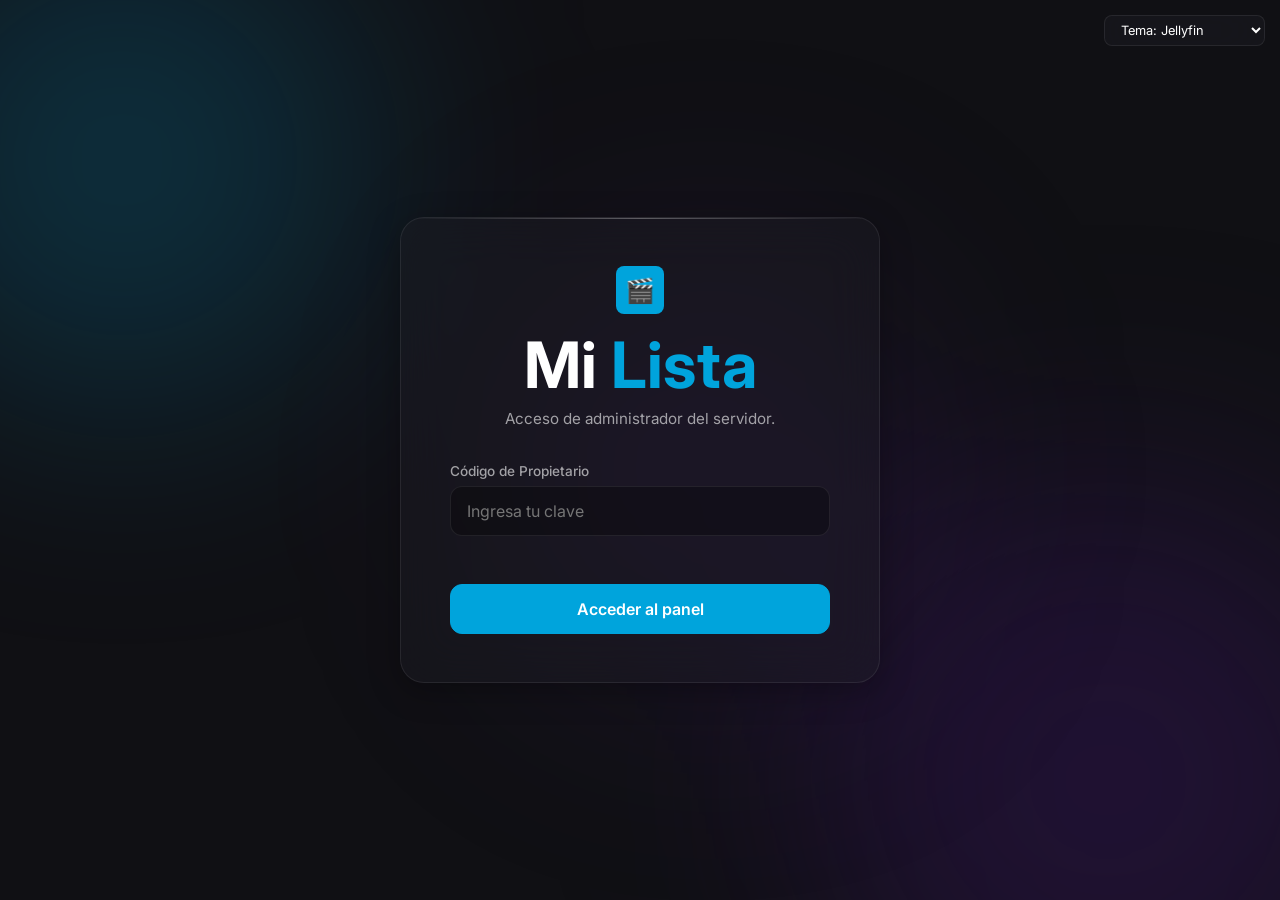
==== commit e28f67b2: "." ====
--- a/panel.html
+++ b/panel.html
@@ -1,49 +1,72 @@
 <!DOCTYPE html>
-<html lang="es">
+<html lang="es" data-theme="jellyfin">
 <head>
   <meta charset="UTF-8" />
   <meta name="viewport" content="width=device-width, initial-scale=1.0" />
   <title>Mi lista — Recomiéndame</title>
+  
+  <!-- Fuentes para todos los temas -->
+  <link rel="preconnect" href="https://fonts.googleapis.com" />
+  <link rel="preconnect" href="https://fonts.gstatic.com" crossorigin />
+  <link href="https://fonts.googleapis.com/css2?family=Inter:wght@300;400;500;600;700&family=Playfair+Display:wght@700;900&family=VT323&family=Bebas+Neue&family=DM+Sans:wght@300;400;500&display=swap" rel="stylesheet" />
+  
   <link rel="stylesheet" href="style.css" />
 </head>
-<body>
+<body class="panel-body">
+
+  <div class="theme-backgrounds">
+    <div class="bg-orb orb-cyan"></div>
+    <div class="bg-orb orb-purple"></div>
+    <div class="bg-orb orb-light"></div>
+    <div class="bg-noise"></div>
+    <div class="bg-crt-lines"></div>
+  </div>
+
+  <div class="theme-switcher">
+    <select id="theme-select" onchange="changeTheme(this.value)">
+      <option value="jellyfin">Tema: Jellyfin</option>
+      <option value="classic">Tema: Clásico</option>
+      <option value="apocalyptic">Tema: Apocalíptico</option>
+    </select>
+  </div>
 
   <!-- ── LOGIN PANEL ───────────────────────────── -->
   <div id="screen-panel-login" class="screen active">
-    <div class="login-layout">
-      <div class="login-art">
-        <div class="login-art-stripe"></div>
-        <div class="reel-grid" id="reel-grid"></div>
-        <div class="login-art-quote">
-          "Una película te hace reír, llorar,<br/>y luego recordarla para siempre."
-          <cite>— Tu watchlist</cite>
+    <div class="center-wrap fade-in">
+      <div class="glass-panel login-box slide-up">
+        <div class="glass-glare"></div>
+        <div class="brand-logo">🎬</div>
+        <h1 class="title">Mi <span class="text-accent">Lista</span></h1>
+        <p class="hint">Acceso de administrador del servidor.</p>
+        
+        <div class="field-group">
+          <div class="input-wrap">
+            <label>Código de Propietario</label>
+            <input type="password" id="owner-code-input" placeholder="Ingresa tu clave" />
+          </div>
+          <p id="owner-error" class="error-msg"></p>
+          <button class="btn-main mt-4" onclick="ownerLogin()">Acceder al panel</button>
         </div>
-      </div>
-      <div class="login-form-side">
-        <div class="eyebrow">Acceso propietario</div>
-        <h1 class="login-title">MI<em>LISTA</em></h1>
-        <p class="login-sub">Accede para ver todas las películas que tus amigos te han recomendado.</p>
-        <div class="field">
-          <input type="password" id="owner-code-input" placeholder="Código de propietario" />
-        </div>
-        <button class="btn-main" onclick="ownerLogin()">Ver lista →</button>
-        <p id="owner-error" class="error-msg"></p>
       </div>
     </div>
   </div>
 
   <!-- ── PANEL MAIN ────────────────────────────── -->
   <div id="screen-panel-main" class="screen">
-
-    <header class="top-bar">
-      <div class="top-logo">RECO<span>MIÉNDAME</span></div>
+    
+    <header class="top-bar glass-panel">
+      <div class="top-logo-wrap">
+        <div class="brand-logo small">🎬</div>
+        <span class="top-logo-text">Mi <span class="text-accent">Lista</span></span>
+      </div>
+      
       <div class="top-right">
         <span class="count-pill" id="rec-count">0 películas</span>
-        <button class="btn-ghost sm" onclick="ownerLogout()">Salir</button>
+        <button class="btn-icon text-sm px-3" onclick="ownerLogout()">Salir</button>
       </div>
     </header>
 
-    <div class="panel-filters">
+    <div class="filters-bar glass-panel">
       <button class="filter-btn active" data-filter="all" onclick="setFilter('all', this)">Todas</button>
       <button class="filter-btn f-downloaded" data-filter="downloaded" onclick="setFilter('downloaded', this)">↓ Descargadas</button>
       <button class="filter-btn f-liked" data-filter="liked" onclick="setFilter('liked', this)">✓ Me gustó</button>
@@ -51,25 +74,15 @@
       <button class="filter-btn" data-filter="pending" onclick="setFilter('pending', this)">⏳ Sin ver</button>
     </div>
 
-    <div class="panel-content">
+    <main class="main-content">
       <div class="section-label" id="section-label">Cargando…</div>
-      <div class="movie-grid" id="panel-grid">
-        <div class="empty-state">Cargando…</div>
+      <div class="panel-grid slide-up" id="panel-grid">
+        <div class="empty-state">Conectando al servidor...</div>
       </div>
-    </div>
+    </main>
 
   </div>
 
-  <script>
-    const rg = document.getElementById('reel-grid');
-    if (rg) {
-      for (let i = 0; i < 64; i++) {
-        const d = document.createElement('div');
-        d.className = 'reel-cell';
-        rg.appendChild(d);
-      }
-    }
-  </script>
   <script src="config.js"></script>
   <script src="supabase.js"></script>
   <script src="panel.js"></script>
--- a/style.css
+++ b/style.css
@@ -1,627 +1,471 @@
-@import url('https://fonts.googleapis.com/css2?family=Bebas+Neue&family=Instrument+Serif:ital@0;1&family=DM+Mono:wght@300;400&display=swap');
-
-:root {
-  --bg:     #0c0b09;
-  --bg2:    #131210;
-  --bg3:    #1a1916;
-  --line:   rgba(255,255,255,0.07);
-  --line2:  rgba(255,255,255,0.13);
-  --text:   #f2ede4;
-  --muted:  rgba(242,237,228,0.38);
-  --dim:    rgba(242,237,228,0.18);
-  --accent: #d4351c;
-  --accent2:#ff5c42;
-  --gold:   #c9a84c;
-  --green:  #3ecf7a;
-  --font-h: 'Bebas Neue', 'Arial Black', sans-serif;
-  --font-b: 'Instrument Serif', Georgia, serif;
-  --font-m: 'DM Mono', 'Courier New', monospace;
-  --r:  10px;
-  --r2: 6px;
-}
-
+/* ─────────────────────────────────────────────
+   SISTEMA DE TEMAS Y VARIABLES GLOBALES
+────────────────────────────────────────────── */
+
+/* Tema 1: Jellyfin (Por defecto) */
+:root, [data-theme="jellyfin"] {
+  --bg-color: #101014;
+  --text-main: #ffffff;
+  --text-muted: rgba(255, 255, 255, 0.6);
+  --accent-color: #00a4dc;
+  --accent-hover: #008cc2;
+  --error-color: #ff4d4d;
+  --success-color: #10b981;
+  
+  --panel-bg: rgba(30, 30, 38, 0.4);
+  --panel-border: rgba(255, 255, 255, 0.08);
+  --panel-shadow: 0 8px 32px 0 rgba(0, 0, 0, 0.3);
+  --backdrop-blur: blur(24px);
+  
+  --card-bg: linear-gradient(135deg, rgba(255,255,255,0.05) 0%, rgba(255,255,255,0.01) 100%);
+  --card-hover-border: rgba(0, 164, 220, 0.4);
+  --input-bg: rgba(0, 0, 0, 0.3);
+  
+  --font-main: 'Inter', sans-serif;
+  --font-heading: 'Inter', sans-serif;
+  --radius-lg: 24px;
+  --radius-md: 12px;
+  --radius-sm: 8px;
+
+  --display-orbs: block;
+  --display-noise: none;
+  --display-crt: none;
+  --button-text-color: #ffffff;
+}
+
+/* Tema 2: Clásico (Repositorio Original) */
+[data-theme="classic"] {
+  --bg-color: #0a0a0a;
+  --text-main: #f0ede6;
+  --text-muted: rgba(240,237,230,0.45);
+  --accent-color: #e8c97a;
+  --accent-hover: #d4b56a;
+  --error-color: #e85a4f;
+  --success-color: #5acea0;
+  
+  --panel-bg: #141414;
+  --panel-border: rgba(255,255,255,0.08);
+  --panel-shadow: none;
+  --backdrop-blur: none;
+  
+  --card-bg: #1e1e1e;
+  --card-hover-border: rgba(255,255,255,0.18);
+  --input-bg: #141414;
+  
+  --font-main: 'DM Sans', sans-serif;
+  --font-heading: 'Playfair Display', serif;
+  --radius-lg: 12px;
+  --radius-md: 12px;
+  --radius-sm: 8px;
+
+  --display-orbs: none;
+  --display-noise: block;
+  --display-crt: none;
+  --button-text-color: #0a0a0a;
+}
+
+/* Tema 3: Apocalíptico */
+[data-theme="apocalyptic"] {
+  --bg-color: #070707;
+  --text-main: #ffb000;
+  --text-muted: #a8a8a8;
+  --accent-color: #ffb000;
+  --accent-hover: #cc8d00;
+  --error-color: #ff003c;
+  --success-color: #4ade80;
+  
+  --panel-bg: #141414;
+  --panel-border: #ffb000;
+  --panel-shadow: 4px 4px 0 #8a2b0d;
+  --backdrop-blur: none;
+  
+  --card-bg: #000000;
+  --card-hover-border: #ffb000;
+  --input-bg: rgba(255, 176, 0, 0.05);
+  
+  --font-main: 'VT323', monospace;
+  --font-heading: 'Bebas Neue', sans-serif;
+  --radius-lg: 0px;
+  --radius-md: 0px;
+  --radius-sm: 0px;
+
+  --display-orbs: none;
+  --display-noise: block;
+  --display-crt: block;
+  --button-text-color: #000000;
+}
+
+/* ─────────────────────────────────────────────
+   RESETEO Y BASE
+────────────────────────────────────────────── */
 *, *::before, *::after { box-sizing: border-box; margin: 0; padding: 0; }
 html { font-size: 16px; scroll-behavior: smooth; }
 
 body {
-  background: var(--bg);
-  color: var(--text);
-  font-family: var(--font-b);
+  background-color: var(--bg-color);
+  color: var(--text-main);
+  font-family: var(--font-main);
   min-height: 100vh;
   overflow-x: hidden;
-}
-
-body::before {
-  content: '';
+  transition: background-color 0.3s ease, color 0.3s ease;
+}
+
+.text-accent { color: var(--accent-color); }
+.mt-4 { margin-top: 1rem; }
+
+/* ─────────────────────────────────────────────
+   FONDOS DINÁMICOS Y TEMAS
+────────────────────────────────────────────── */
+.theme-backgrounds {
   position: fixed;
   inset: 0;
+  z-index: -1;
+  overflow: hidden;
   pointer-events: none;
-  z-index: 9999;
-  opacity: 0.038;
-  background-image: url("data:image/svg+xml,%3Csvg xmlns='http://www.w3.org/2000/svg' width='300' height='300'%3E%3Cfilter id='n'%3E%3CfeTurbulence type='fractalNoise' baseFrequency='0.75' numOctaves='4' stitchTiles='stitch'/%3E%3C/filter%3E%3Crect width='300' height='300' filter='url(%23n)'/%3E%3C/svg%3E");
-  background-size: 300px 300px;
-}
-
-/* SCREENS */
-.screen { display: none; min-height: 100vh; flex-direction: column; }
-.screen.active { display: flex; }
-
-/* ═══ LOGIN ══════════════════════════════════════ */
-.login-layout {
-  flex: 1;
-  display: grid;
-  grid-template-columns: 1fr 1fr;
-  min-height: 100vh;
-}
-@media (max-width: 700px) {
-  .login-layout { grid-template-columns: 1fr; }
-  .login-art { display: none; }
-}
-
-.login-art {
-  background: var(--bg2);
-  border-right: 1px solid var(--line);
-  position: relative;
-  overflow: hidden;
-  display: flex;
-  flex-direction: column;
-  justify-content: flex-end;
-  padding: 3rem;
-}
-
-.login-art-stripe {
+}
+
+/* Orbes Jellyfin */
+.bg-orb {
   position: absolute;
-  top: 0; left: 0; right: 0;
-  height: 3px;
-  background: var(--accent);
-}
-
-.reel-grid {
+  border-radius: 50%;
+  filter: blur(120px);
+  display: var(--display-orbs);
+  animation: blob 15s infinite alternate;
+}
+.orb-cyan { top: -10%; left: -10%; width: 500px; height: 500px; background: rgba(0, 164, 220, 0.2); }
+.orb-purple { bottom: -20%; right: -10%; width: 600px; height: 600px; background: rgba(56, 20, 96, 0.4); animation-direction: alternate-reverse; }
+.orb-light { top: 30%; left: 40%; width: 400px; height: 400px; background: rgba(86, 37, 140, 0.2); animation-delay: 2s; }
+
+@keyframes blob {
+  0% { transform: translate(0px, 0px) scale(1); }
+  33% { transform: translate(30px, -50px) scale(1.1); }
+  66% { transform: translate(-20px, 20px) scale(0.9); }
+  100% { transform: translate(0px, 0px) scale(1); }
+}
+
+/* Ruido (Classic y Apocalyptic) */
+.bg-noise {
   position: absolute;
   inset: 0;
-  display: grid;
-  grid-template-columns: repeat(4, 1fr);
-  opacity: 0.05;
-  pointer-events: none;
-}
-
-.reel-cell {
-  border: 0.5px solid var(--text);
-  display: flex;
-  align-items: center;
-  justify-content: center;
-}
-
-.reel-cell::after {
-  content: '';
-  width: 36%;
-  padding-bottom: 36%;
-  border-radius: 50%;
-  border: 1px solid var(--text);
-}
-
-.login-art-quote {
-  font-family: var(--font-b);
-  font-style: italic;
-  font-size: 1.05rem;
-  color: var(--muted);
-  line-height: 1.75;
-  position: relative;
-  z-index: 1;
-}
-.login-art-quote cite {
-  display: block;
-  font-family: var(--font-m);
-  font-style: normal;
-  font-size: 0.68rem;
-  color: var(--dim);
-  margin-top: 0.85rem;
-  letter-spacing: 0.1em;
-  text-transform: uppercase;
-}
-
-.login-form-side {
-  display: flex;
-  flex-direction: column;
-  justify-content: center;
-  padding: 3.5rem;
-}
-@media (max-width: 900px) { .login-form-side { padding: 2rem 1.75rem; } }
-
-.eyebrow {
-  font-family: var(--font-m);
-  font-size: 0.65rem;
-  letter-spacing: 0.16em;
-  text-transform: uppercase;
-  color: var(--accent);
-  margin-bottom: 1.5rem;
-  display: flex;
-  align-items: center;
-  gap: 10px;
-}
-.eyebrow::before {
-  content: '';
-  display: block;
-  width: 24px; height: 1px;
-  background: var(--accent);
-}
-
-.login-title {
-  font-family: var(--font-h);
-  font-size: clamp(3.8rem, 9vw, 7rem);
-  line-height: 0.9;
-  letter-spacing: 0.01em;
-  color: var(--text);
+  opacity: 0.04;
+  display: var(--display-noise);
+  background-image: url("data:image/svg+xml,%3Csvg viewBox='0 0 256 256' xmlns='http://www.w3.org/2000/svg'%3E%3Cfilter id='noise'%3E%3CfeTurbulence type='fractalNoise' baseFrequency='0.9' numOctaves='4' stitchTiles='stitch'/%3E%3C/filter%3E%3Crect width='100%25' height='100%25' filter='url(%23noise)' opacity='1'/%3E%3C/svg%3E");
+}
+
+/* CRT Lines (Apocalyptic) */
+.bg-crt-lines {
+  position: absolute;
+  inset: 0;
+  display: var(--display-crt);
+  background: linear-gradient(rgba(18, 16, 16, 0) 50%, rgba(0, 0, 0, 0.25) 50%);
+  background-size: 100% 3px;
+  animation: flicker 4s infinite;
+}
+
+@keyframes flicker {
+  0%, 19.999%, 22%, 62.999%, 64%, 64.999%, 70%, 100% { opacity: 1; }
+  20%, 21.999%, 63%, 63.999%, 65%, 69.999% { opacity: 0.8; }
+}
+
+/* SELECTOR DE TEMA */
+.theme-switcher {
+  position: fixed;
+  top: 15px;
+  right: 15px;
+  z-index: 1000;
+}
+#theme-select {
+  background: var(--panel-bg);
+  color: var(--text-main);
+  border: 1px solid var(--panel-border);
+  border-radius: var(--radius-sm);
+  padding: 6px 12px;
+  font-family: var(--font-main);
+  font-size: 0.8rem;
+  backdrop-filter: var(--backdrop-blur);
+  outline: none;
+  cursor: pointer;
+}
+#theme-select option { background: #141414; color: #fff; }
+
+/* ─────────────────────────────────────────────
+   COMPONENTES GLOBALES (Glassmorphism & Cards)
+────────────────────────────────────────────── */
+.glass-panel {
+  background: var(--panel-bg);
+  backdrop-filter: var(--backdrop-blur);
+  -webkit-backdrop-filter: var(--backdrop-blur);
+  border: 1px solid var(--panel-border);
+  box-shadow: var(--panel-shadow);
+  border-radius: var(--radius-lg);
+  transition: all 0.3s ease;
+}
+
+.title {
+  font-family: var(--font-heading);
+  font-size: clamp(2.5rem, 6vw, 4rem);
+  font-weight: 700;
+  line-height: 1.1;
   margin-bottom: 0.5rem;
 }
-.login-title em { color: var(--accent); font-style: normal; }
-
-.login-sub {
-  font-style: italic;
+
+.hint {
+  font-size: 0.95rem;
+  color: var(--text-muted);
+  margin-bottom: 2rem;
+  line-height: 1.5;
+}
+
+/* Formularios y Botones */
+.field-group { width: 100%; max-width: 380px; margin: 0 auto; text-align: left; }
+.input-wrap { margin-bottom: 1rem; }
+.input-wrap label { display: block; font-size: 0.85rem; color: var(--text-muted); margin-bottom: 0.4rem; font-weight: 500; }
+
+input[type=text], input[type=password] {
+  width: 100%;
+  background: var(--input-bg);
+  border: 1px solid var(--panel-border);
+  border-radius: var(--radius-md);
+  color: var(--text-main);
+  font-family: var(--font-main);
   font-size: 1rem;
-  color: var(--muted);
-  margin-bottom: 2.75rem;
-  line-height: 1.65;
-}
-
-.field { margin-bottom: 12px; }
-
-input[type=text],
-input[type=password] {
-  width: 100%;
-  background: var(--bg2);
-  border: 1px solid var(--line2);
-  border-radius: var(--r2);
-  color: var(--text);
-  font-family: var(--font-m);
-  font-size: 0.85rem;
-  font-weight: 300;
-  padding: 13px 16px;
+  padding: 14px 16px;
   outline: none;
-  transition: border-color 0.2s, background 0.2s;
-  letter-spacing: 0.03em;
-}
-input::placeholder { color: var(--dim); }
-input:focus { border-color: var(--accent); background: var(--bg3); }
+  transition: all 0.3s ease;
+}
+input:focus {
+  border-color: var(--accent-color);
+  background: rgba(0,0,0,0.5);
+  box-shadow: 0 0 0 3px rgba(0, 164, 220, 0.1);
+}
 
 .btn-main {
   width: 100%;
   padding: 14px 24px;
-  background: var(--accent);
-  color: #fff;
-  border: none;
-  border-radius: var(--r2);
-  font-family: var(--font-h);
-  font-size: 1.35rem;
-  letter-spacing: 0.07em;
+  background: var(--accent-color);
+  color: var(--button-text-color);
+  border: 1px solid var(--accent-color);
+  border-radius: var(--radius-md);
+  font-family: var(--font-main);
+  font-size: 1rem;
+  font-weight: 600;
   cursor: pointer;
-  transition: background 0.18s, transform 0.1s;
-  margin-top: 6px;
-}
-.btn-main:hover { background: var(--accent2); }
-.btn-main:active { transform: scale(0.98); }
-.btn-main:disabled { opacity: 0.3; cursor: not-allowed; }
+  transition: all 0.2s ease;
+  text-align: center;
+}
+.btn-main:hover { background: var(--accent-hover); transform: translateY(-2px); }
+.btn-main:disabled { opacity: 0.5; cursor: not-allowed; transform: none; }
 
 .btn-ghost {
+  width: 100%;
+  padding: 12px 24px;
   background: transparent;
-  border: 1px solid var(--line2);
-  border-radius: var(--r2);
-  color: var(--muted);
-  font-family: var(--font-m);
-  font-size: 0.75rem;
-  letter-spacing: 0.05em;
-  padding: 9px 18px;
+  color: var(--text-main);
+  border: 1px solid var(--panel-border);
+  border-radius: var(--radius-md);
+  font-family: var(--font-main);
+  font-size: 0.95rem;
   cursor: pointer;
-  transition: border-color 0.18s, color 0.18s;
-  white-space: nowrap;
-}
-.btn-ghost:hover { border-color: var(--line2); color: var(--text); }
-.btn-ghost.sm { padding: 6px 13px; font-size: 0.7rem; }
-
-.error-msg {
-  font-family: var(--font-m);
-  font-size: 0.73rem;
-  color: var(--accent2);
-  margin-top: 10px;
-  min-height: 1.1em;
-  letter-spacing: 0.02em;
-}
-
-/* ═══ TOP BAR ════════════════════════════════════ */
-.top-bar {
-  display: flex;
-  align-items: center;
-  justify-content: space-between;
-  padding: 0 2.5rem;
-  height: 56px;
-  border-bottom: 1px solid var(--line);
-  position: sticky;
-  top: 0;
-  background: rgba(12,11,9,0.94);
-  backdrop-filter: blur(18px);
-  z-index: 100;
-}
-
-.top-logo {
-  font-family: var(--font-h);
-  font-size: 1.65rem;
-  letter-spacing: 0.05em;
-  color: var(--text);
-}
-.top-logo span { color: var(--accent); }
-
-.top-right { display: flex; align-items: center; gap: 12px; }
-
-.top-user {
-  font-family: var(--font-m);
-  font-size: 0.68rem;
-  color: var(--muted);
-  letter-spacing: 0.05em;
-  border: 1px solid var(--line);
-  border-radius: 20px;
-  padding: 4px 13px;
-}
-
-.count-pill {
-  font-family: var(--font-m);
-  font-size: 0.67rem;
-  letter-spacing: 0.07em;
-  color: var(--gold);
-  border: 1px solid rgba(201,168,76,0.28);
-  border-radius: 20px;
-  padding: 4px 12px;
-}
-
-/* ═══ SEARCH LAYOUT ══════════════════════════════ */
-.search-body {
-  flex: 1;
-  display: grid;
-  grid-template-columns: 360px 1fr;
-  min-height: calc(100vh - 56px);
-}
-@media (max-width: 860px) {
-  .search-body { grid-template-columns: 1fr; }
-  .search-sidebar { position: static; height: auto; border-right: none; border-bottom: 1px solid var(--line); }
-}
-
-.search-sidebar {
-  border-right: 1px solid var(--line);
-  padding: 2.5rem 2rem;
-  display: flex;
-  flex-direction: column;
-  gap: 1.5rem;
-  position: sticky;
-  top: 56px;
-  height: calc(100vh - 56px);
-  overflow-y: auto;
-}
-
-.search-heading {
-  font-family: var(--font-h);
-  font-size: clamp(2.4rem, 5.5vw, 3.6rem);
-  line-height: 0.93;
-  letter-spacing: 0.01em;
-  color: var(--text);
-}
-.search-heading em { font-style: normal; color: var(--accent); display: block; }
-
-.search-hint {
-  font-style: italic;
-  font-size: 0.88rem;
-  color: var(--muted);
-  line-height: 1.65;
-}
-
-.search-input-wrap { position: relative; }
-.search-input-wrap input { padding-right: 42px; font-size: 0.88rem; }
-
-.spinner {
-  position: absolute;
-  right: 13px; top: 50%;
-  transform: translateY(-50%);
-  width: 16px; height: 16px;
-  border: 2px solid var(--line2);
-  border-top-color: var(--accent);
+  transition: all 0.2s;
+}
+.btn-ghost:hover { background: rgba(255,255,255,0.05); border-color: var(--text-muted); }
+
+.btn-icon {
+  background: rgba(255,255,255,0.05);
+  border: 1px solid var(--panel-border);
+  color: var(--text-muted);
+  width: 36px; height: 36px;
   border-radius: 50%;
-  animation: spin 0.55s linear infinite;
-  display: none;
-}
-.spinner.active { display: block; }
-@keyframes spin { to { transform: translateY(-50%) rotate(360deg); } }
-
-.search-main {
-  padding: 2.5rem;
-  overflow-y: auto;
-}
-@media (max-width: 860px) { .search-main { padding: 1.5rem 1.25rem; } }
-
-/* ═══ RESULTS ════════════════════════════════════ */
-.results-label {
-  font-family: var(--font-m);
-  font-size: 0.62rem;
-  letter-spacing: 0.13em;
-  text-transform: uppercase;
-  color: var(--dim);
-  margin-bottom: 0.9rem;
-}
-
-.result-item {
-  display: flex;
-  gap: 13px;
-  align-items: flex-start;
-  padding: 13px;
-  border: 1px solid var(--line);
-  border-radius: var(--r);
-  margin-bottom: 9px;
-  cursor: pointer;
-  transition: border-color 0.14s, background 0.14s, transform 0.12s;
-  background: var(--bg2);
+  display: flex; align-items: center; justify-content: center;
+  cursor: pointer; transition: all 0.2s;
+}
+.btn-icon:hover { background: rgba(255,255,255,0.1); color: var(--text-main); }
+
+.error-msg { font-size: 0.85rem; color: var(--error-color); min-height: 1.2em; margin-top: 0.5rem; }
+
+/* ─────────────────────────────────────────────
+   SCREENS Y LAYOUTS
+────────────────────────────────────────────── */
+.screen { display: none; min-height: 100vh; flex-direction: column; }
+.screen.active { display: flex; }
+
+.center-wrap {
+  flex: 1; display: flex; align-items: center; justify-content: center;
+  padding: 2rem 1rem; text-align: center;
+}
+
+.login-box, .success-box {
+  padding: 3rem 2.5rem;
+  width: 100%;
+  max-width: 480px;
   position: relative;
   overflow: hidden;
 }
-.result-item::before {
-  content: '';
-  position: absolute;
-  left: 0; top: 0; bottom: 0;
-  width: 3px;
-  background: var(--accent);
-  transform: scaleY(0);
-  transform-origin: bottom;
-  transition: transform 0.14s;
-}
-.result-item:hover { border-color: var(--line2); background: var(--bg3); transform: translateX(3px); }
-.result-item:hover::before { transform: scaleY(1); }
-.result-item.selected { border-color: var(--accent); background: var(--bg3); transform: translateX(3px); }
-.result-item.selected::before { transform: scaleY(1); }
-.result-item.already { opacity: 0.38; cursor: default; pointer-events: none; }
-
-.result-poster { width: 44px; height: 66px; border-radius: 5px; object-fit: cover; background: var(--bg3); flex-shrink: 0; }
-.result-poster-ph { width: 44px; height: 66px; border-radius: 5px; background: var(--bg3); flex-shrink: 0; display: flex; align-items: center; justify-content: center; font-size: 1.2rem; }
-
-.result-body { flex: 1; min-width: 0; }
-.result-title { font-size: 0.94rem; color: var(--text); margin-bottom: 3px; line-height: 1.35; }
-.result-meta { font-family: var(--font-m); font-size: 0.68rem; color: var(--muted); margin-bottom: 4px; letter-spacing: 0.02em; }
-.result-overview { font-style: italic; font-size: 0.76rem; color: var(--dim); display: -webkit-box; -webkit-line-clamp: 2; -webkit-box-orient: vertical; overflow: hidden; line-height: 1.5; }
-
-.already-tag {
-  font-family: var(--font-m);
-  font-size: 0.6rem;
-  background: rgba(212,53,28,0.12);
-  color: var(--accent2);
-  border-radius: 3px;
-  padding: 2px 6px;
-  margin-left: 7px;
-  letter-spacing: 0.05em;
-  text-transform: uppercase;
-  vertical-align: middle;
-}
-
-/* ═══ CONFIRM PANEL ══════════════════════════════ */
-.confirm-panel { border: 1px solid var(--line2); border-radius: var(--r); background: var(--bg2); overflow: hidden; margin-top: 1.5rem; }
-.confirm-panel.hidden { display: none; }
-
-.confirm-banner {
-  position: relative;
-  height: 130px;
-  overflow: hidden;
-  background: var(--bg3);
-}
-.confirm-banner-blur {
-  position: absolute; inset: 0;
-  background-size: cover;
-  background-position: center;
-  filter: blur(22px) brightness(0.35) saturate(0.6);
-  transform: scale(1.15);
-}
-.confirm-banner-front {
-  position: absolute; inset: 0;
-  display: flex;
-  align-items: center;
-  padding: 1rem 1.25rem;
-  gap: 1rem;
-  background: linear-gradient(90deg, rgba(12,11,9,0.65) 0%, transparent 100%);
-}
-.confirm-front-poster { width: 64px; height: 96px; border-radius: 6px; object-fit: cover; flex-shrink: 0; box-shadow: 0 6px 24px rgba(0,0,0,0.6); }
-.confirm-front-poster-ph { width: 64px; height: 96px; border-radius: 6px; background: var(--bg3); flex-shrink: 0; display: flex; align-items: center; justify-content: center; font-size: 1.8rem; }
-.confirm-front-title { font-family: var(--font-h); font-size: 1.5rem; letter-spacing: 0.03em; color: #fff; line-height: 1; margin-bottom: 5px; }
-.confirm-front-meta { font-family: var(--font-m); font-size: 0.68rem; color: rgba(255,255,255,0.5); letter-spacing: 0.04em; }
-
-.confirm-body { padding: 1.15rem 1.25rem; }
-
-.confirm-overview-quote {
-  font-style: italic;
-  font-size: 0.86rem;
-  color: var(--muted);
-  line-height: 1.65;
-  border-left: 2px solid var(--accent);
-  padding-left: 0.9rem;
-  margin-bottom: 1.15rem;
-}
-
-.confirm-feedback { font-family: var(--font-m); font-size: 0.73rem; margin-bottom: 0.75rem; letter-spacing: 0.02em; min-height: 1em; }
-.confirm-feedback.error { color: var(--accent2); }
-.confirm-feedback.ok    { color: var(--green); }
-
-.confirm-actions { display: flex; gap: 9px; flex-wrap: wrap; }
-.confirm-actions .btn-main { flex: 1; min-width: 110px; font-size: 1.1rem; }
-.confirm-actions .btn-ghost { flex-shrink: 0; }
-
-/* ═══ SUCCESS ════════════════════════════════════ */
-.success-wrap {
-  flex: 1;
+.glass-glare {
+  position: absolute; top: 0; left: 0; right: 0; height: 1px;
+  background: linear-gradient(90deg, transparent, rgba(255,255,255,0.3), transparent);
+}
+
+.brand-logo {
+  width: 48px; height: 48px;
+  background: var(--accent-color);
+  color: var(--button-text-color);
+  border-radius: var(--radius-sm);
+  display: inline-flex; align-items: center; justify-content: center;
+  font-size: 1.5rem; font-weight: bold; font-family: var(--font-heading);
+  margin-bottom: 1rem;
+}
+.brand-logo.small { width: 32px; height: 32px; font-size: 1.1rem; margin-bottom: 0; }
+
+/* Header Search / Topbar */
+.top-bar {
+  display: flex; align-items: center; justify-content: space-between;
+  padding: 1rem 2rem;
+  border-radius: 0; border-left: none; border-right: none; border-top: none;
+  position: sticky; top: 0; z-index: 50;
+}
+.top-logo-wrap { display: flex; align-items: center; gap: 10px; }
+.top-logo-text { font-family: var(--font-heading); font-weight: 700; font-size: 1.25rem; }
+
+.search-bar-wrap {
+  flex: 1; max-width: 600px; margin: 0 2rem; position: relative;
+}
+.search-icon { position: absolute; left: 14px; top: 50%; transform: translateY(-50%); font-size: 1.1rem; opacity: 0.5; }
+.search-bar-wrap input {
+  padding-left: 44px; padding-right: 44px; border-radius: 50px;
+  background: var(--panel-bg);
+}
+.search-bar-wrap input:focus { background: rgba(0,0,0,0.6); }
+
+.spinner {
+  position: absolute; right: 16px; top: 50%; transform: translateY(-50%);
+  width: 18px; height: 18px;
+  border: 2px solid var(--panel-border); border-top-color: var(--accent-color);
+  border-radius: 50%; animation: spin 0.6s linear infinite; display: none;
+}
+.spinner.active { display: block; }
+
+.top-right { display: flex; align-items: center; gap: 1rem; }
+.user-badge {
+  display: flex; align-items: center; gap: 8px;
+  background: rgba(255,255,255,0.05); padding: 4px 12px 4px 4px;
+  border-radius: 50px; border: 1px solid var(--panel-border);
+  font-size: 0.85rem; color: var(--text-muted);
+}
+.user-avatar {
+  width: 24px; height: 24px; border-radius: 50%;
+  background: var(--accent-color); color: var(--button-text-color);
+  display: flex; align-items: center; justify-content: center; font-weight: bold;
+}
+
+/* Resultados Grid */
+.main-content { padding: 2rem; max-width: 1200px; margin: 0 auto; width: 100%; flex: 1; }
+.section-title { font-family: var(--font-heading); font-size: 1.5rem; margin-bottom: 1.5rem; }
+
+.results-grid, .panel-grid {
+  display: grid;
+  grid-template-columns: repeat(auto-fill, minmax(180px, 1fr));
+  gap: 1.5rem;
+}
+
+.movie-card {
+  background: var(--card-bg);
+  border: 1px solid var(--panel-border);
+  border-radius: var(--radius-md);
+  overflow: hidden; cursor: pointer;
+  transition: all 0.3s ease;
   display: flex; flex-direction: column;
-  align-items: center; justify-content: center;
-  padding: 3rem 2rem;
-  text-align: center;
-}
-.success-circle {
-  width: 86px; height: 86px;
-  border-radius: 50%;
-  border: 1px solid rgba(62,207,122,0.32);
-  background: rgba(62,207,122,0.07);
+}
+.movie-card:hover {
+  border-color: var(--card-hover-border);
+  transform: translateY(-4px);
+  box-shadow: 0 10px 20px rgba(0,0,0,0.4);
+}
+.movie-card.already { opacity: 0.4; filter: grayscale(1); pointer-events: none; }
+
+.card-poster-wrap { position: relative; aspect-ratio: 2/3; background: #000; overflow: hidden; }
+.card-poster-wrap img { width: 100%; height: 100%; object-fit: cover; transition: transform 0.5s; }
+.movie-card:hover .card-poster-wrap img { transform: scale(1.05); }
+
+.card-overlay {
+  position: absolute; inset: 0; background: rgba(0,0,0,0.4);
   display: flex; align-items: center; justify-content: center;
-  font-size: 2rem; color: var(--green);
-  margin-bottom: 1.75rem;
-  animation: popIn 0.42s cubic-bezier(0.34, 1.56, 0.64, 1);
-}
-@keyframes popIn { from { transform: scale(0.5); opacity: 0; } to { transform: scale(1); opacity: 1; } }
-
-.success-title { font-family: var(--font-h); font-size: clamp(3.2rem, 10vw, 6.5rem); letter-spacing: 0.02em; color: var(--text); margin-bottom: 0.65rem; }
-.success-msg { font-style: italic; font-size: 1rem; color: var(--muted); margin-bottom: 2.5rem; max-width: 360px; line-height: 1.65; }
-
-/* ═══ PANEL ══════════════════════════════════════ */
-.panel-filters {
-  display: flex;
-  align-items: center;
-  gap: 8px;
-  padding: 0.8rem 2.5rem;
-  border-bottom: 1px solid var(--line);
-  overflow-x: auto;
-}
-
-.filter-btn {
-  font-family: var(--font-m);
-  font-size: 0.67rem;
-  letter-spacing: 0.08em;
-  text-transform: uppercase;
-  padding: 5px 13px;
-  border: 1px solid var(--line2);
-  border-radius: 20px;
-  background: transparent;
-  color: var(--muted);
-  cursor: pointer;
-  white-space: nowrap;
-  transition: all 0.14s;
-}
-.filter-btn:hover { color: var(--text); border-color: var(--line2); }
-.filter-btn.active                 { background: var(--bg3); color: var(--text); }
-.filter-btn.active.f-liked         { color: var(--green);  border-color: rgba(62,207,122,0.4);  background: rgba(62,207,122,0.07); }
-.filter-btn.active.f-disliked      { color: var(--accent2); border-color: rgba(255,92,66,0.4);   background: rgba(255,92,66,0.07); }
-.filter-btn.active.f-downloaded    { color: var(--gold);   border-color: rgba(201,168,76,0.4); background: rgba(201,168,76,0.07); }
-
-.panel-content { padding: 2.5rem; }
-@media (max-width: 640px) {
-  .panel-content { padding: 1.25rem; }
-  .panel-filters { padding: 0.75rem 1.25rem; }
-  .top-bar { padding: 0 1.25rem; }
-}
-
-.section-label {
-  font-family: var(--font-m);
-  font-size: 0.6rem;
-  letter-spacing: 0.14em;
-  text-transform: uppercase;
-  color: var(--dim);
-  margin-bottom: 1.1rem;
-  padding-bottom: 0.7rem;
-  border-bottom: 1px solid var(--line);
-}
-
-.movie-grid {
-  display: grid;
-  grid-template-columns: repeat(auto-fill, minmax(305px, 1fr));
-  gap: 1px;
-  background: var(--line);
-  border: 1px solid var(--line);
-  border-radius: var(--r);
-  overflow: hidden;
-  margin-bottom: 2.5rem;
-}
-
-.movie-card {
-  background: var(--bg2);
-  display: flex;
-  flex-direction: column;
-  position: relative;
-  transition: background 0.14s;
-}
-.movie-card:hover { background: var(--bg3); }
-
-.movie-card-top { display: flex; }
-
-.movie-card-poster-col { flex-shrink: 0; width: 72px; }
-.movie-card-poster { width: 72px; height: 108px; object-fit: cover; display: block; }
-.movie-card-poster-ph { width: 72px; height: 108px; background: var(--bg3); display: flex; align-items: center; justify-content: center; font-size: 1.5rem; }
-
-.movie-card-info {
-  flex: 1; min-width: 0;
-  padding: 0.9rem 1rem;
-  display: flex; flex-direction: column; gap: 3px;
-}
-
-.movie-card-year { font-family: var(--font-m); font-size: 0.62rem; letter-spacing: 0.1em; color: var(--accent); text-transform: uppercase; }
-.movie-card-title { font-size: 0.95rem; color: var(--text); line-height: 1.3; }
-.movie-card-rating { font-family: var(--font-m); font-size: 0.68rem; color: var(--muted); letter-spacing: 0.02em; }
-.movie-card-who { margin-top: auto; font-family: var(--font-m); font-size: 0.62rem; color: var(--dim); letter-spacing: 0.02em; }
-.movie-card-who strong { color: var(--muted); }
-
-.movie-card-overview {
-  font-style: italic;
-  font-size: 0.76rem;
-  color: var(--dim);
-  padding: 0.65rem 1rem;
-  line-height: 1.55;
-  border-top: 1px solid var(--line);
-  display: -webkit-box;
-  -webkit-line-clamp: 2;
-  -webkit-box-orient: vertical;
-  overflow: hidden;
-}
-
-/* Status buttons row */
-.movie-card-status {
-  display: flex;
-  border-top: 1px solid var(--line);
-}
-
-.status-btn {
-  flex: 1;
-  padding: 9px 4px;
-  background: transparent;
-  border: none;
-  border-right: 1px solid var(--line);
-  font-family: var(--font-m);
-  font-size: 0.58rem;
-  letter-spacing: 0.06em;
-  text-transform: uppercase;
-  color: var(--dim);
-  cursor: pointer;
-  transition: background 0.14s, color 0.14s;
-  display: flex;
-  flex-direction: column;
-  align-items: center;
-  gap: 3px;
-}
+  opacity: 0; transition: opacity 0.3s;
+}
+.movie-card:hover .card-overlay { opacity: 1; }
+.play-icon { font-size: 3rem; color: #fff; text-shadow: 0 4px 10px rgba(0,0,0,0.5); transform: scale(0.8); transition: transform 0.3s; }
+.movie-card:hover .play-icon { transform: scale(1); }
+
+.badge-added {
+  position: absolute; top: 8px; right: 8px;
+  background: rgba(0,0,0,0.8); color: #fff;
+  font-size: 0.65rem; font-weight: bold; text-transform: uppercase;
+  padding: 4px 8px; border-radius: 4px; border: 1px solid rgba(255,255,255,0.2);
+}
+
+.card-info { padding: 1rem; flex: 1; display: flex; flex-direction: column; justify-content: flex-end; }
+.card-title { font-size: 0.95rem; font-weight: 500; margin-bottom: 4px; white-space: nowrap; overflow: hidden; text-overflow: ellipsis; }
+.card-meta { font-size: 0.8rem; color: var(--text-muted); }
+
+/* Modal Confirmación */
+.modal-overlay { position: fixed; inset: 0; z-index: 100; display: flex; align-items: center; justify-content: center; padding: 1rem; }
+.modal-overlay.hidden { display: none; }
+.modal-backdrop { position: absolute; inset: 0; background: rgba(0,0,0,0.7); backdrop-filter: blur(8px); }
+.modal-content {
+  position: relative; z-index: 101; width: 100%; max-width: 800px;
+  overflow: hidden; display: flex; flex-direction: column;
+}
+.modal-close { position: absolute; top: 1rem; right: 1rem; background: rgba(0,0,0,0.5); border: none; color: #fff; width: 32px; height: 32px; border-radius: 50%; cursor: pointer; z-index: 10; }
+
+.modal-body { display: flex; flex-direction: column; }
+@media(min-width: 600px) { .modal-body { flex-direction: row; } }
+.modal-poster { width: 100%; height: 300px; object-fit: cover; }
+@media(min-width: 600px) { .modal-poster { width: 40%; height: auto; object-fit: cover; } }
+
+.modal-details { padding: 2rem; flex: 1; background: linear-gradient(to right, rgba(0,0,0,0.6), transparent); }
+.tag-preview { display: inline-block; font-size: 0.7rem; color: var(--accent-color); border: 1px solid var(--accent-color); padding: 2px 8px; border-radius: 20px; margin-bottom: 1rem; text-transform: uppercase; }
+.modal-title { font-family: var(--font-heading); font-size: 2rem; font-weight: 700; margin-bottom: 0.5rem; line-height: 1.1; }
+.modal-meta { font-size: 0.85rem; color: var(--text-muted); margin-bottom: 1rem; }
+.modal-desc { font-size: 0.9rem; color: var(--text-muted); line-height: 1.6; }
+
+.modal-footer { padding: 1rem 2rem 2rem; }
+.confirm-actions { display: flex; gap: 1rem; }
+
+/* Success Screen */
+.success-icon-wrap { position: relative; width: 80px; height: 80px; margin: 0 auto 1.5rem; }
+.success-glow { position: absolute; inset: 0; background: var(--success-color); filter: blur(20px); opacity: 0.4; border-radius: 50%; animation: spin 3s linear infinite; }
+.success-icon { position: relative; width: 100%; height: 100%; background: var(--success-color); color: #000; border-radius: 50%; display: flex; align-items: center; justify-content: center; font-size: 2.5rem; font-weight: bold; border: 2px solid rgba(255,255,255,0.5); }
+
+/* Panel Propietario */
+.count-pill { background: rgba(255,255,255,0.1); font-size: 0.8rem; padding: 4px 12px; border-radius: 20px; }
+.filters-bar { display: flex; gap: 0.5rem; padding: 1rem 2rem; border-radius: 0; border-left: none; border-right: none; overflow-x: auto; }
+.filter-btn { background: transparent; color: var(--text-muted); border: 1px solid var(--panel-border); padding: 6px 14px; border-radius: 20px; font-size: 0.85rem; cursor: pointer; white-space: nowrap; transition: all 0.2s; }
+.filter-btn:hover { color: var(--text-main); border-color: var(--text-muted); }
+.filter-btn.active { background: var(--accent-color); color: var(--button-text-color); border-color: var(--accent-color); }
+
+.rec-card-footer { border-top: 1px solid var(--panel-border); margin-top: auto; padding: 0.75rem 1rem; font-size: 0.75rem; color: var(--text-muted); }
+.rec-status-bar { display: flex; border-top: 1px solid var(--panel-border); }
+.status-btn { flex: 1; background: transparent; border: none; border-right: 1px solid var(--panel-border); padding: 0.5rem; color: var(--text-muted); cursor: pointer; transition: all 0.2s; font-size: 0.75rem; }
 .status-btn:last-child { border-right: none; }
-.status-btn:hover { background: var(--bg3); color: var(--muted); }
-
-.status-icon { font-size: 0.95rem; line-height: 1; }
-
-.status-btn.s-dl   { color: var(--gold);   background: rgba(201,168,76,0.06); }
-.status-btn.s-like { color: var(--green);  background: rgba(62,207,122,0.06); }
-.status-btn.s-bad  { color: var(--accent2); background: rgba(255,92,66,0.06); }
-
-/* Saving indicator */
-.save-dot {
-  position: absolute;
-  top: 7px; right: 7px;
-  width: 6px; height: 6px;
-  border-radius: 50%;
-  background: var(--accent);
-  animation: blink 0.9s ease infinite;
-  display: none;
-}
-.save-dot.on { display: block; }
-@keyframes blink { 0%,100% { opacity:1; transform:scale(1); } 50% { opacity:0.3; transform:scale(1.6); } }
-
-.empty-state {
-  text-align: center;
-  padding: 5rem 2rem;
-  color: var(--dim);
-  font-style: italic;
-  font-size: 0.95rem;
-}
-
-::-webkit-scrollbar { width: 3px; height: 3px; }
-::-webkit-scrollbar-track { background: transparent; }
-::-webkit-scrollbar-thumb { background: var(--line2); border-radius: 4px; }+.status-btn:hover { background: rgba(255,255,255,0.05); }
+.status-btn.s-dl { color: #eab308; background: rgba(234, 179, 8, 0.1); }
+.status-btn.s-like { color: var(--success-color); background: rgba(16, 185, 129, 0.1); }
+.status-btn.s-bad { color: var(--error-color); background: rgba(239, 68, 68, 0.1); }
+
+.empty-state { text-align: center; padding: 4rem; color: var(--text-muted); grid-column: 1/-1; }
+
+/* Animaciones */
+.fade-in { animation: fadeIn 0.4s ease forwards; }
+.slide-up { animation: slideUp 0.5s ease forwards; }
+@keyframes fadeIn { from { opacity: 0; } to { opacity: 1; } }
+@keyframes slideUp { from { opacity: 0; transform: translateY(20px); } to { opacity: 1; transform: translateY(0); } }
+@keyframes spin { 100% { transform: rotate(360deg); } }
+
+/* Mobile */
+@media (max-width: 600px) {
+  .search-bar-wrap { margin: 0 1rem; }
+  .hidden-mobile { display: none; }
+  .top-bar { padding: 1rem; }
+  .confirm-actions { flex-direction: column; }
+  .confirm-actions button { width: 100%; }
+}
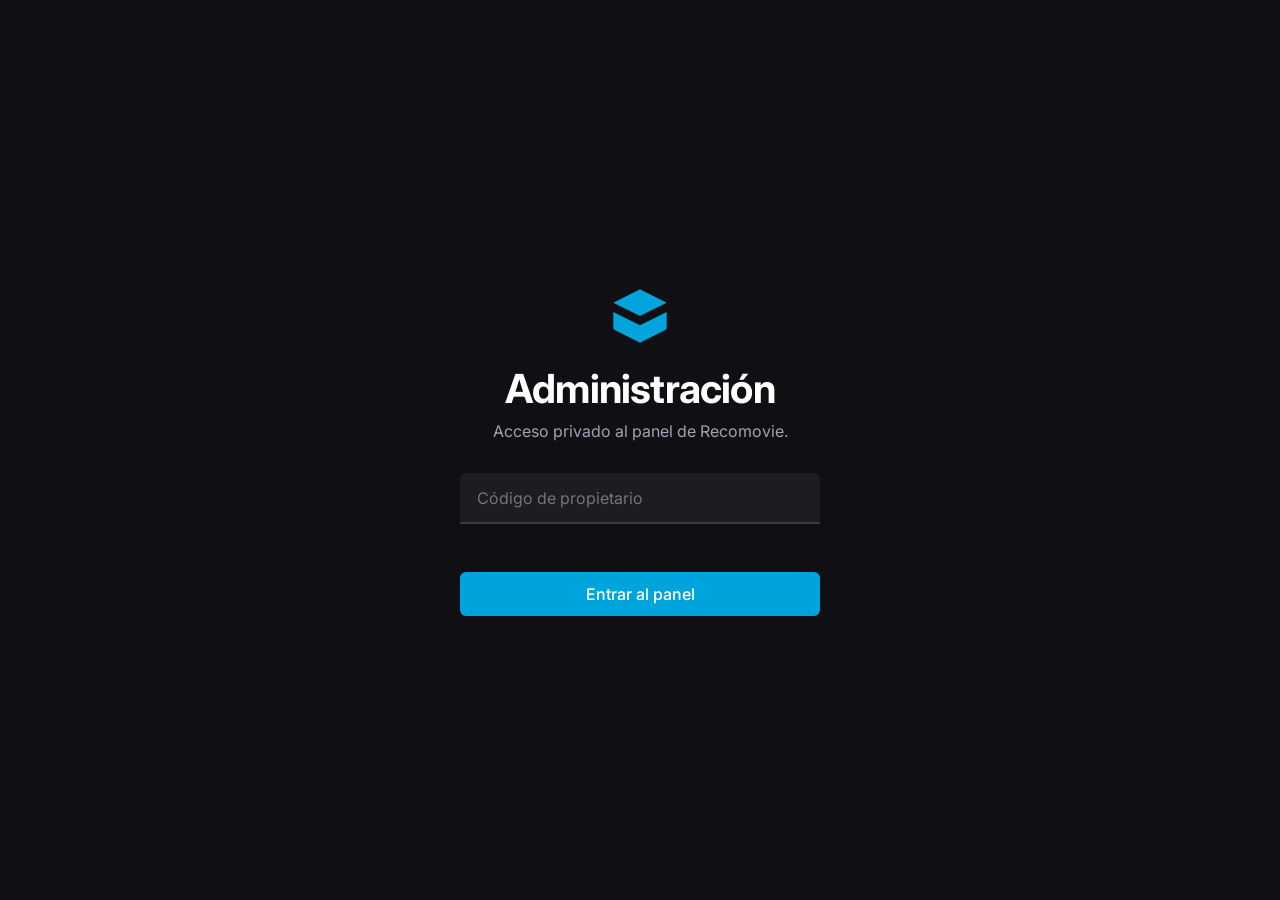
==== commit 8576ef1d: "re-design" ====
--- a/panel.html
+++ b/panel.html
@@ -1,51 +1,34 @@
 <!DOCTYPE html>
-<html lang="es" data-theme="jellyfin">
+<html lang="es">
 <head>
   <meta charset="UTF-8" />
   <meta name="viewport" content="width=device-width, initial-scale=1.0" />
-  <title>Mi lista — Recomiéndame</title>
+  <title>Recomovie - Panel de Administración</title>
   
-  <!-- Fuentes para todos los temas -->
   <link rel="preconnect" href="https://fonts.googleapis.com" />
   <link rel="preconnect" href="https://fonts.gstatic.com" crossorigin />
-  <link href="https://fonts.googleapis.com/css2?family=Inter:wght@300;400;500;600;700&family=Playfair+Display:wght@700;900&family=VT323&family=Bebas+Neue&family=DM+Sans:wght@300;400;500&display=swap" rel="stylesheet" />
+  <link href="https://fonts.googleapis.com/css2?family=Inter:wght@300;400;500;600;700&display=swap" rel="stylesheet" />
   
   <link rel="stylesheet" href="style.css" />
 </head>
-<body class="panel-body">
-
-  <div class="theme-backgrounds">
-    <div class="bg-orb orb-cyan"></div>
-    <div class="bg-orb orb-purple"></div>
-    <div class="bg-orb orb-light"></div>
-    <div class="bg-noise"></div>
-    <div class="bg-crt-lines"></div>
-  </div>
-
-  <div class="theme-switcher">
-    <select id="theme-select" onchange="changeTheme(this.value)">
-      <option value="jellyfin">Tema: Jellyfin</option>
-      <option value="classic">Tema: Clásico</option>
-      <option value="apocalyptic">Tema: Apocalíptico</option>
-    </select>
-  </div>
+<body>
 
   <!-- ── LOGIN PANEL ───────────────────────────── -->
   <div id="screen-panel-login" class="screen active">
     <div class="center-wrap fade-in">
-      <div class="glass-panel login-box slide-up">
-        <div class="glass-glare"></div>
-        <div class="brand-logo">🎬</div>
-        <h1 class="title">Mi <span class="text-accent">Lista</span></h1>
-        <p class="hint">Acceso de administrador del servidor.</p>
+      <div class="login-box">
+        <div class="brand-logo">
+          <svg viewBox="0 0 24 24" fill="currentColor" class="logo-icon"><path d="M12 2L22 7L12 12L2 7L12 2ZM2 17L12 22L22 17V10.5L12 15.5L2 10.5V17Z"/></svg>
+        </div>
+        <h1 class="title">Administración</h1>
+        <p class="hint">Acceso privado al panel de Recomovie.</p>
         
         <div class="field-group">
           <div class="input-wrap">
-            <label>Código de Propietario</label>
-            <input type="password" id="owner-code-input" placeholder="Ingresa tu clave" />
+            <input type="password" id="owner-code-input" placeholder="Código de propietario" />
           </div>
           <p id="owner-error" class="error-msg"></p>
-          <button class="btn-main mt-4" onclick="ownerLogin()">Acceder al panel</button>
+          <button class="btn-main mt-4" onclick="ownerLogin()">Entrar al panel</button>
         </div>
       </div>
     </div>
@@ -54,29 +37,40 @@
   <!-- ── PANEL MAIN ────────────────────────────── -->
   <div id="screen-panel-main" class="screen">
     
-    <header class="top-bar glass-panel">
+    <header class="top-bar">
       <div class="top-logo-wrap">
-        <div class="brand-logo small">🎬</div>
-        <span class="top-logo-text">Mi <span class="text-accent">Lista</span></span>
+        <svg viewBox="0 0 24 24" fill="currentColor" class="logo-icon-small"><path d="M12 2L22 7L12 12L2 7L12 2ZM2 17L12 22L22 17V10.5L12 15.5L2 10.5V17Z"/></svg>
+        <span class="top-logo-text">Recomovie Panel</span>
       </div>
       
       <div class="top-right">
-        <span class="count-pill" id="rec-count">0 películas</span>
-        <button class="btn-icon text-sm px-3" onclick="ownerLogout()">Salir</button>
+        <button class="btn-icon" onclick="ownerLogout()" title="Cerrar sesión">
+          <svg width="20" height="20" viewBox="0 0 24 24" fill="none" stroke="currentColor" stroke-width="2"><path d="M9 21H5a2 2 0 0 1-2-2V5a2 2 0 0 1 2-2h4"></path><polyline points="16 17 21 12 16 7"></polyline><line x1="21" y1="12" x2="9" y2="12"></line></svg>
+        </button>
       </div>
     </header>
 
-    <div class="filters-bar glass-panel">
-      <button class="filter-btn active" data-filter="all" onclick="setFilter('all', this)">Todas</button>
-      <button class="filter-btn f-downloaded" data-filter="downloaded" onclick="setFilter('downloaded', this)">↓ Descargadas</button>
-      <button class="filter-btn f-liked" data-filter="liked" onclick="setFilter('liked', this)">✓ Me gustó</button>
-      <button class="filter-btn f-disliked" data-filter="disliked" onclick="setFilter('disliked', this)">✕ No me gustó</button>
-      <button class="filter-btn" data-filter="pending" onclick="setFilter('pending', this)">⏳ Sin ver</button>
-    </div>
+    <main class="main-content">
+      
+      <!-- Cabecera y Filtros -->
+      <div class="panel-header">
+        <div>
+          <h1 class="hero-title" style="margin-bottom: 0;">Lista general</h1>
+          <p class="hero-subtitle mt-2" id="rec-count">0 películas en la base de datos.</p>
+        </div>
+        
+        <div class="filters-bar">
+          <button class="filter-btn active" data-filter="all" onclick="setFilter('all', this)">Todas</button>
+          <button class="filter-btn" data-filter="downloaded" onclick="setFilter('downloaded', this)">Descargadas</button>
+          <button class="filter-btn" data-filter="liked" onclick="setFilter('liked', this)">Me gustó</button>
+          <button class="filter-btn" data-filter="disliked" onclick="setFilter('disliked', this)">No me gustó</button>
+          <button class="filter-btn" data-filter="pending" onclick="setFilter('pending', this)">Pendientes</button>
+        </div>
+      </div>
 
-    <main class="main-content">
-      <div class="section-label" id="section-label">Cargando…</div>
-      <div class="panel-grid slide-up" id="panel-grid">
+      <div class="section-title mt-4" id="section-label">Películas sugeridas ›</div>
+      
+      <div class="jf-grid slide-up" id="panel-grid">
         <div class="empty-state">Conectando al servidor...</div>
       </div>
     </main>
--- a/style.css
+++ b/style.css
@@ -1,98 +1,25 @@
 /* ─────────────────────────────────────────────
-   SISTEMA DE TEMAS Y VARIABLES GLOBALES
-────────────────────────────────────────────── */
-
-/* Tema 1: Jellyfin (Por defecto) */
-:root, [data-theme="jellyfin"] {
+   RECOMOVIE - JELLYFIN FLAT DESIGN
+────────────────────────────────────────────── */
+
+:root {
+  /* Paleta Jellyfin Oscura */
   --bg-color: #101014;
+  --surface-color: #1c1c22;
+  --surface-hover: #25252b;
+  --primary-color: #00a4dc;
+  --primary-hover: #008cc2;
   --text-main: #ffffff;
-  --text-muted: rgba(255, 255, 255, 0.6);
-  --accent-color: #00a4dc;
-  --accent-hover: #008cc2;
-  --error-color: #ff4d4d;
-  --success-color: #10b981;
+  --text-muted: #a1a1b5;
+  --error-color: #ff3b3b;
+  --success-color: #00e676;
   
-  --panel-bg: rgba(30, 30, 38, 0.4);
-  --panel-border: rgba(255, 255, 255, 0.08);
-  --panel-shadow: 0 8px 32px 0 rgba(0, 0, 0, 0.3);
-  --backdrop-blur: blur(24px);
+  --font-main: 'Inter', system-ui, sans-serif;
+  --radius-lg: 12px;
+  --radius-md: 8px;
+  --radius-sm: 6px;
   
-  --card-bg: linear-gradient(135deg, rgba(255,255,255,0.05) 0%, rgba(255,255,255,0.01) 100%);
-  --card-hover-border: rgba(0, 164, 220, 0.4);
-  --input-bg: rgba(0, 0, 0, 0.3);
-  
-  --font-main: 'Inter', sans-serif;
-  --font-heading: 'Inter', sans-serif;
-  --radius-lg: 24px;
-  --radius-md: 12px;
-  --radius-sm: 8px;
-
-  --display-orbs: block;
-  --display-noise: none;
-  --display-crt: none;
-  --button-text-color: #ffffff;
-}
-
-/* Tema 2: Clásico (Repositorio Original) */
-[data-theme="classic"] {
-  --bg-color: #0a0a0a;
-  --text-main: #f0ede6;
-  --text-muted: rgba(240,237,230,0.45);
-  --accent-color: #e8c97a;
-  --accent-hover: #d4b56a;
-  --error-color: #e85a4f;
-  --success-color: #5acea0;
-  
-  --panel-bg: #141414;
-  --panel-border: rgba(255,255,255,0.08);
-  --panel-shadow: none;
-  --backdrop-blur: none;
-  
-  --card-bg: #1e1e1e;
-  --card-hover-border: rgba(255,255,255,0.18);
-  --input-bg: #141414;
-  
-  --font-main: 'DM Sans', sans-serif;
-  --font-heading: 'Playfair Display', serif;
-  --radius-lg: 12px;
-  --radius-md: 12px;
-  --radius-sm: 8px;
-
-  --display-orbs: none;
-  --display-noise: block;
-  --display-crt: none;
-  --button-text-color: #0a0a0a;
-}
-
-/* Tema 3: Apocalíptico */
-[data-theme="apocalyptic"] {
-  --bg-color: #070707;
-  --text-main: #ffb000;
-  --text-muted: #a8a8a8;
-  --accent-color: #ffb000;
-  --accent-hover: #cc8d00;
-  --error-color: #ff003c;
-  --success-color: #4ade80;
-  
-  --panel-bg: #141414;
-  --panel-border: #ffb000;
-  --panel-shadow: 4px 4px 0 #8a2b0d;
-  --backdrop-blur: none;
-  
-  --card-bg: #000000;
-  --card-hover-border: #ffb000;
-  --input-bg: rgba(255, 176, 0, 0.05);
-  
-  --font-main: 'VT323', monospace;
-  --font-heading: 'Bebas Neue', sans-serif;
-  --radius-lg: 0px;
-  --radius-md: 0px;
-  --radius-sm: 0px;
-
-  --display-orbs: none;
-  --display-noise: block;
-  --display-crt: block;
-  --button-text-color: #000000;
+  --transition: 0.2s ease-in-out;
 }
 
 /* ─────────────────────────────────────────────
@@ -107,184 +34,83 @@
   font-family: var(--font-main);
   min-height: 100vh;
   overflow-x: hidden;
-  transition: background-color 0.3s ease, color 0.3s ease;
-}
-
-.text-accent { color: var(--accent-color); }
+  -webkit-font-smoothing: antialiased;
+}
+
+.mt-2 { margin-top: 0.5rem; }
 .mt-4 { margin-top: 1rem; }
-
-/* ─────────────────────────────────────────────
-   FONDOS DINÁMICOS Y TEMAS
-────────────────────────────────────────────── */
-.theme-backgrounds {
-  position: fixed;
-  inset: 0;
-  z-index: -1;
-  overflow: hidden;
-  pointer-events: none;
-}
-
-/* Orbes Jellyfin */
-.bg-orb {
-  position: absolute;
+.hidden { display: none !important; }
+
+/* Scrollbar plano */
+::-webkit-scrollbar { width: 10px; }
+::-webkit-scrollbar-track { background: var(--bg-color); }
+::-webkit-scrollbar-thumb { background: #3a3a42; border-radius: 10px; border: 2px solid var(--bg-color); }
+::-webkit-scrollbar-thumb:hover { background: #5a5a66; }
+
+/* ─────────────────────────────────────────────
+   COMPONENTES GLOBALES
+────────────────────────────────────────────── */
+.title { font-size: 2.5rem; font-weight: 700; margin-bottom: 0.5rem; letter-spacing: -0.02em; }
+.hint { font-size: 1rem; color: var(--text-muted); margin-bottom: 2rem; }
+
+/* Botones */
+.btn-main {
+  width: 100%;
+  padding: 12px 20px;
+  background-color: var(--primary-color);
+  color: #fff;
+  border: none;
+  border-radius: var(--radius-sm);
+  font-family: var(--font-main);
+  font-size: 1rem;
+  font-weight: 500;
+  cursor: pointer;
+  transition: background-color var(--transition);
+  display: flex;
+  align-items: center;
+  justify-content: center;
+  gap: 8px;
+}
+.btn-main:hover { background-color: var(--primary-hover); }
+.btn-main:disabled { opacity: 0.5; cursor: not-allowed; }
+
+.btn-icon {
+  background: transparent;
+  border: none;
+  color: var(--text-muted);
+  width: 40px; height: 40px;
   border-radius: 50%;
-  filter: blur(120px);
-  display: var(--display-orbs);
-  animation: blob 15s infinite alternate;
-}
-.orb-cyan { top: -10%; left: -10%; width: 500px; height: 500px; background: rgba(0, 164, 220, 0.2); }
-.orb-purple { bottom: -20%; right: -10%; width: 600px; height: 600px; background: rgba(56, 20, 96, 0.4); animation-direction: alternate-reverse; }
-.orb-light { top: 30%; left: 40%; width: 400px; height: 400px; background: rgba(86, 37, 140, 0.2); animation-delay: 2s; }
-
-@keyframes blob {
-  0% { transform: translate(0px, 0px) scale(1); }
-  33% { transform: translate(30px, -50px) scale(1.1); }
-  66% { transform: translate(-20px, 20px) scale(0.9); }
-  100% { transform: translate(0px, 0px) scale(1); }
-}
-
-/* Ruido (Classic y Apocalyptic) */
-.bg-noise {
-  position: absolute;
-  inset: 0;
-  opacity: 0.04;
-  display: var(--display-noise);
-  background-image: url("data:image/svg+xml,%3Csvg viewBox='0 0 256 256' xmlns='http://www.w3.org/2000/svg'%3E%3Cfilter id='noise'%3E%3CfeTurbulence type='fractalNoise' baseFrequency='0.9' numOctaves='4' stitchTiles='stitch'/%3E%3C/filter%3E%3Crect width='100%25' height='100%25' filter='url(%23noise)' opacity='1'/%3E%3C/svg%3E");
-}
-
-/* CRT Lines (Apocalyptic) */
-.bg-crt-lines {
-  position: absolute;
-  inset: 0;
-  display: var(--display-crt);
-  background: linear-gradient(rgba(18, 16, 16, 0) 50%, rgba(0, 0, 0, 0.25) 50%);
-  background-size: 100% 3px;
-  animation: flicker 4s infinite;
-}
-
-@keyframes flicker {
-  0%, 19.999%, 22%, 62.999%, 64%, 64.999%, 70%, 100% { opacity: 1; }
-  20%, 21.999%, 63%, 63.999%, 65%, 69.999% { opacity: 0.8; }
-}
-
-/* SELECTOR DE TEMA */
-.theme-switcher {
-  position: fixed;
-  top: 15px;
-  right: 15px;
-  z-index: 1000;
-}
-#theme-select {
-  background: var(--panel-bg);
-  color: var(--text-main);
-  border: 1px solid var(--panel-border);
-  border-radius: var(--radius-sm);
-  padding: 6px 12px;
-  font-family: var(--font-main);
-  font-size: 0.8rem;
-  backdrop-filter: var(--backdrop-blur);
-  outline: none;
-  cursor: pointer;
-}
-#theme-select option { background: #141414; color: #fff; }
-
-/* ─────────────────────────────────────────────
-   COMPONENTES GLOBALES (Glassmorphism & Cards)
-────────────────────────────────────────────── */
-.glass-panel {
-  background: var(--panel-bg);
-  backdrop-filter: var(--backdrop-blur);
-  -webkit-backdrop-filter: var(--backdrop-blur);
-  border: 1px solid var(--panel-border);
-  box-shadow: var(--panel-shadow);
-  border-radius: var(--radius-lg);
-  transition: all 0.3s ease;
-}
-
-.title {
-  font-family: var(--font-heading);
-  font-size: clamp(2.5rem, 6vw, 4rem);
-  font-weight: 700;
-  line-height: 1.1;
-  margin-bottom: 0.5rem;
-}
-
-.hint {
-  font-size: 0.95rem;
-  color: var(--text-muted);
-  margin-bottom: 2rem;
-  line-height: 1.5;
-}
-
-/* Formularios y Botones */
-.field-group { width: 100%; max-width: 380px; margin: 0 auto; text-align: left; }
+  display: flex; align-items: center; justify-content: center;
+  cursor: pointer; transition: color var(--transition), background-color var(--transition);
+}
+.btn-icon:hover { background-color: rgba(255,255,255,0.05); color: var(--text-main); }
+
+/* Formularios */
+.field-group { width: 100%; max-width: 360px; margin: 0 auto; text-align: left; }
 .input-wrap { margin-bottom: 1rem; }
-.input-wrap label { display: block; font-size: 0.85rem; color: var(--text-muted); margin-bottom: 0.4rem; font-weight: 500; }
 
 input[type=text], input[type=password] {
   width: 100%;
-  background: var(--input-bg);
-  border: 1px solid var(--panel-border);
-  border-radius: var(--radius-md);
+  background-color: var(--surface-color);
+  border: 1px solid transparent;
+  border-bottom: 2px solid #3a3a42;
+  border-radius: var(--radius-sm) var(--radius-sm) 0 0;
   color: var(--text-main);
   font-family: var(--font-main);
   font-size: 1rem;
   padding: 14px 16px;
   outline: none;
-  transition: all 0.3s ease;
+  transition: all var(--transition);
 }
 input:focus {
-  border-color: var(--accent-color);
-  background: rgba(0,0,0,0.5);
-  box-shadow: 0 0 0 3px rgba(0, 164, 220, 0.1);
-}
-
-.btn-main {
-  width: 100%;
-  padding: 14px 24px;
-  background: var(--accent-color);
-  color: var(--button-text-color);
-  border: 1px solid var(--accent-color);
-  border-radius: var(--radius-md);
-  font-family: var(--font-main);
-  font-size: 1rem;
-  font-weight: 600;
-  cursor: pointer;
-  transition: all 0.2s ease;
-  text-align: center;
-}
-.btn-main:hover { background: var(--accent-hover); transform: translateY(-2px); }
-.btn-main:disabled { opacity: 0.5; cursor: not-allowed; transform: none; }
-
-.btn-ghost {
-  width: 100%;
-  padding: 12px 24px;
-  background: transparent;
-  color: var(--text-main);
-  border: 1px solid var(--panel-border);
-  border-radius: var(--radius-md);
-  font-family: var(--font-main);
-  font-size: 0.95rem;
-  cursor: pointer;
-  transition: all 0.2s;
-}
-.btn-ghost:hover { background: rgba(255,255,255,0.05); border-color: var(--text-muted); }
-
-.btn-icon {
-  background: rgba(255,255,255,0.05);
-  border: 1px solid var(--panel-border);
-  color: var(--text-muted);
-  width: 36px; height: 36px;
-  border-radius: 50%;
-  display: flex; align-items: center; justify-content: center;
-  cursor: pointer; transition: all 0.2s;
-}
-.btn-icon:hover { background: rgba(255,255,255,0.1); color: var(--text-main); }
-
-.error-msg { font-size: 0.85rem; color: var(--error-color); min-height: 1.2em; margin-top: 0.5rem; }
-
-/* ─────────────────────────────────────────────
-   SCREENS Y LAYOUTS
+  background-color: var(--surface-hover);
+  border-bottom-color: var(--primary-color);
+}
+
+.error-msg { font-size: 0.85rem; color: var(--error-color); min-height: 1.2em; margin-top: 0.5rem; text-align: center; }
+
+/* ─────────────────────────────────────────────
+   LAYOUTS PRINCIPALES
 ────────────────────────────────────────────── */
 .screen { display: none; min-height: 100vh; flex-direction: column; }
 .screen.active { display: flex; }
@@ -295,177 +121,232 @@
 }
 
 .login-box, .success-box {
-  padding: 3rem 2.5rem;
   width: 100%;
-  max-width: 480px;
-  position: relative;
-  overflow: hidden;
-}
-.glass-glare {
-  position: absolute; top: 0; left: 0; right: 0; height: 1px;
-  background: linear-gradient(90deg, transparent, rgba(255,255,255,0.3), transparent);
+  max-width: 420px;
+  display: flex; flex-direction: column; align-items: center;
 }
 
 .brand-logo {
-  width: 48px; height: 48px;
-  background: var(--accent-color);
-  color: var(--button-text-color);
-  border-radius: var(--radius-sm);
-  display: inline-flex; align-items: center; justify-content: center;
-  font-size: 1.5rem; font-weight: bold; font-family: var(--font-heading);
+  color: var(--primary-color);
   margin-bottom: 1rem;
-}
-.brand-logo.small { width: 32px; height: 32px; font-size: 1.1rem; margin-bottom: 0; }
-
-/* Header Search / Topbar */
+  width: 64px; height: 64px;
+}
+.logo-icon { width: 100%; height: 100%; }
+
+/* Header Topbar */
 .top-bar {
   display: flex; align-items: center; justify-content: space-between;
-  padding: 1rem 2rem;
-  border-radius: 0; border-left: none; border-right: none; border-top: none;
+  padding: 1rem 2.5rem;
+  background-color: var(--bg-color);
   position: sticky; top: 0; z-index: 50;
-}
-.top-logo-wrap { display: flex; align-items: center; gap: 10px; }
-.top-logo-text { font-family: var(--font-heading); font-weight: 700; font-size: 1.25rem; }
-
-.search-bar-wrap {
-  flex: 1; max-width: 600px; margin: 0 2rem; position: relative;
-}
-.search-icon { position: absolute; left: 14px; top: 50%; transform: translateY(-50%); font-size: 1.1rem; opacity: 0.5; }
-.search-bar-wrap input {
-  padding-left: 44px; padding-right: 44px; border-radius: 50px;
-  background: var(--panel-bg);
-}
-.search-bar-wrap input:focus { background: rgba(0,0,0,0.6); }
-
-.spinner {
-  position: absolute; right: 16px; top: 50%; transform: translateY(-50%);
-  width: 18px; height: 18px;
-  border: 2px solid var(--panel-border); border-top-color: var(--accent-color);
-  border-radius: 50%; animation: spin 0.6s linear infinite; display: none;
-}
-.spinner.active { display: block; }
+  border-bottom: 1px solid rgba(255,255,255,0.05);
+}
+.top-logo-wrap { display: flex; align-items: center; gap: 12px; color: var(--text-main); }
+.logo-icon-small { width: 32px; height: 32px; color: var(--primary-color); }
+.top-logo-text { font-size: 1.25rem; font-weight: 600; letter-spacing: -0.02em; }
 
 .top-right { display: flex; align-items: center; gap: 1rem; }
 .user-badge {
   display: flex; align-items: center; gap: 8px;
-  background: rgba(255,255,255,0.05); padding: 4px 12px 4px 4px;
-  border-radius: 50px; border: 1px solid var(--panel-border);
-  font-size: 0.85rem; color: var(--text-muted);
+  font-size: 0.9rem; font-weight: 500; color: var(--text-main);
 }
 .user-avatar {
-  width: 24px; height: 24px; border-radius: 50%;
-  background: var(--accent-color); color: var(--button-text-color);
+  width: 32px; height: 32px; border-radius: 50%;
+  background-color: var(--primary-color); color: #fff;
   display: flex; align-items: center; justify-content: center; font-weight: bold;
 }
 
-/* Resultados Grid */
-.main-content { padding: 2rem; max-width: 1200px; margin: 0 auto; width: 100%; flex: 1; }
-.section-title { font-family: var(--font-heading); font-size: 1.5rem; margin-bottom: 1.5rem; }
-
-.results-grid, .panel-grid {
+/* ─────────────────────────────────────────────
+   BUSCADOR Y CONTENIDO (Main Content)
+────────────────────────────────────────────── */
+.main-content { padding: 2rem 2.5rem; width: 100%; flex: 1; }
+
+.hero-search {
+  max-width: 600px;
+  margin: 2rem auto 4rem;
+  text-align: center;
+}
+.hero-title { font-size: 2rem; font-weight: 600; margin-bottom: 0.5rem; }
+.hero-subtitle { color: var(--text-muted); margin-bottom: 2rem; font-size: 1.05rem; }
+
+.search-box { position: relative; width: 100%; }
+.search-icon { 
+  position: absolute; left: 16px; top: 50%; transform: translateY(-50%); 
+  width: 20px; height: 20px; color: var(--text-muted); 
+}
+.search-box input {
+  padding-left: 48px; padding-right: 48px; border-radius: 50px;
+  border: 1px solid transparent; border-bottom: 1px solid transparent;
+  background-color: var(--surface-color);
+}
+.search-box input:focus { border-color: var(--primary-color); }
+
+.clear-btn {
+  position: absolute; right: 16px; top: 50%; transform: translateY(-50%);
+  background: none; border: none; color: var(--text-muted);
+  cursor: pointer; font-size: 1rem; padding: 4px; border-radius: 50%;
+  display: flex; align-items: center; justify-content: center;
+}
+.clear-btn:hover { color: var(--text-main); background-color: rgba(255,255,255,0.1); }
+
+.spinner {
+  position: absolute; right: 16px; top: 50%; transform: translateY(-50%);
+  width: 20px; height: 20px;
+  border: 2px solid transparent; border-top-color: var(--primary-color); border-right-color: var(--primary-color);
+  border-radius: 50%; animation: spin 0.6s linear infinite; display: none;
+}
+.spinner.active { display: block; }
+/* Si el spinner está activo, ocultamos la X */
+.spinner.active ~ .clear-btn { display: none !important; }
+
+/* ─────────────────────────────────────────────
+   TARJETAS JELLYFIN (Grid)
+────────────────────────────────────────────── */
+.section-title { 
+  font-size: 1.25rem; font-weight: 500; margin-bottom: 1.25rem; 
+  color: var(--text-main); display: flex; align-items: center;
+}
+
+.jf-grid {
   display: grid;
-  grid-template-columns: repeat(auto-fill, minmax(180px, 1fr));
-  gap: 1.5rem;
-}
-
-.movie-card {
-  background: var(--card-bg);
-  border: 1px solid var(--panel-border);
-  border-radius: var(--radius-md);
-  overflow: hidden; cursor: pointer;
-  transition: all 0.3s ease;
+  grid-template-columns: repeat(auto-fill, minmax(140px, 1fr));
+  gap: 1.5rem 1rem;
+}
+@media (min-width: 768px) {
+  .jf-grid { grid-template-columns: repeat(auto-fill, minmax(180px, 1fr)); }
+}
+
+.jf-card {
   display: flex; flex-direction: column;
-}
-.movie-card:hover {
-  border-color: var(--card-hover-border);
-  transform: translateY(-4px);
-  box-shadow: 0 10px 20px rgba(0,0,0,0.4);
-}
-.movie-card.already { opacity: 0.4; filter: grayscale(1); pointer-events: none; }
-
-.card-poster-wrap { position: relative; aspect-ratio: 2/3; background: #000; overflow: hidden; }
-.card-poster-wrap img { width: 100%; height: 100%; object-fit: cover; transition: transform 0.5s; }
-.movie-card:hover .card-poster-wrap img { transform: scale(1.05); }
-
-.card-overlay {
-  position: absolute; inset: 0; background: rgba(0,0,0,0.4);
-  display: flex; align-items: center; justify-content: center;
-  opacity: 0; transition: opacity 0.3s;
-}
-.movie-card:hover .card-overlay { opacity: 1; }
-.play-icon { font-size: 3rem; color: #fff; text-shadow: 0 4px 10px rgba(0,0,0,0.5); transform: scale(0.8); transition: transform 0.3s; }
-.movie-card:hover .play-icon { transform: scale(1); }
+  cursor: pointer; text-decoration: none;
+  transition: transform var(--transition);
+}
+.jf-card:hover { transform: scale(1.03); }
+.jf-card.already { opacity: 0.3; pointer-events: none; filter: grayscale(0.8); }
+
+.jf-poster-wrap {
+  width: 100%; aspect-ratio: 2/3; 
+  background-color: var(--surface-color);
+  border-radius: var(--radius-sm);
+  overflow: hidden; position: relative;
+  box-shadow: 0 4px 10px rgba(0,0,0,0.5);
+}
+.jf-poster-wrap img { width: 100%; height: 100%; object-fit: cover; }
+.jf-poster-ph {
+  width: 100%; height: 100%; display: flex; align-items: center; justify-content: center;
+  font-size: 3rem; color: #3a3a42;
+}
+
+.jf-card-info { padding-top: 0.75rem; text-align: center; }
+.jf-card-title { font-size: 0.95rem; font-weight: 500; white-space: nowrap; overflow: hidden; text-overflow: ellipsis; color: var(--text-main); }
+.jf-card-meta { font-size: 0.85rem; color: var(--text-muted); margin-top: 2px; }
 
 .badge-added {
   position: absolute; top: 8px; right: 8px;
-  background: rgba(0,0,0,0.8); color: #fff;
-  font-size: 0.65rem; font-weight: bold; text-transform: uppercase;
-  padding: 4px 8px; border-radius: 4px; border: 1px solid rgba(255,255,255,0.2);
-}
-
-.card-info { padding: 1rem; flex: 1; display: flex; flex-direction: column; justify-content: flex-end; }
-.card-title { font-size: 0.95rem; font-weight: 500; margin-bottom: 4px; white-space: nowrap; overflow: hidden; text-overflow: ellipsis; }
-.card-meta { font-size: 0.8rem; color: var(--text-muted); }
-
-/* Modal Confirmación */
-.modal-overlay { position: fixed; inset: 0; z-index: 100; display: flex; align-items: center; justify-content: center; padding: 1rem; }
-.modal-overlay.hidden { display: none; }
-.modal-backdrop { position: absolute; inset: 0; background: rgba(0,0,0,0.7); backdrop-filter: blur(8px); }
+  background-color: rgba(0,0,0,0.8); color: var(--primary-color);
+  font-size: 0.7rem; font-weight: 600; padding: 4px 8px; border-radius: 4px;
+}
+
+/* ─────────────────────────────────────────────
+   MODAL DE CONFIRMACIÓN (Estilo Detalle Item)
+────────────────────────────────────────────── */
+.modal-overlay { 
+  position: fixed; inset: 0; z-index: 100; 
+  display: flex; align-items: center; justify-content: center;
+}
+.modal-backdrop { position: absolute; inset: 0; background: rgba(0,0,0,0.85); }
 .modal-content {
-  position: relative; z-index: 101; width: 100%; max-width: 800px;
-  overflow: hidden; display: flex; flex-direction: column;
-}
-.modal-close { position: absolute; top: 1rem; right: 1rem; background: rgba(0,0,0,0.5); border: none; color: #fff; width: 32px; height: 32px; border-radius: 50%; cursor: pointer; z-index: 10; }
-
-.modal-body { display: flex; flex-direction: column; }
-@media(min-width: 600px) { .modal-body { flex-direction: row; } }
-.modal-poster { width: 100%; height: 300px; object-fit: cover; }
-@media(min-width: 600px) { .modal-poster { width: 40%; height: auto; object-fit: cover; } }
-
-.modal-details { padding: 2rem; flex: 1; background: linear-gradient(to right, rgba(0,0,0,0.6), transparent); }
-.tag-preview { display: inline-block; font-size: 0.7rem; color: var(--accent-color); border: 1px solid var(--accent-color); padding: 2px 8px; border-radius: 20px; margin-bottom: 1rem; text-transform: uppercase; }
-.modal-title { font-family: var(--font-heading); font-size: 2rem; font-weight: 700; margin-bottom: 0.5rem; line-height: 1.1; }
-.modal-meta { font-size: 0.85rem; color: var(--text-muted); margin-bottom: 1rem; }
-.modal-desc { font-size: 0.9rem; color: var(--text-muted); line-height: 1.6; }
-
-.modal-footer { padding: 1rem 2rem 2rem; }
-.confirm-actions { display: flex; gap: 1rem; }
-
-/* Success Screen */
-.success-icon-wrap { position: relative; width: 80px; height: 80px; margin: 0 auto 1.5rem; }
-.success-glow { position: absolute; inset: 0; background: var(--success-color); filter: blur(20px); opacity: 0.4; border-radius: 50%; animation: spin 3s linear infinite; }
-.success-icon { position: relative; width: 100%; height: 100%; background: var(--success-color); color: #000; border-radius: 50%; display: flex; align-items: center; justify-content: center; font-size: 2.5rem; font-weight: bold; border: 2px solid rgba(255,255,255,0.5); }
-
-/* Panel Propietario */
-.count-pill { background: rgba(255,255,255,0.1); font-size: 0.8rem; padding: 4px 12px; border-radius: 20px; }
-.filters-bar { display: flex; gap: 0.5rem; padding: 1rem 2rem; border-radius: 0; border-left: none; border-right: none; overflow-x: auto; }
-.filter-btn { background: transparent; color: var(--text-muted); border: 1px solid var(--panel-border); padding: 6px 14px; border-radius: 20px; font-size: 0.85rem; cursor: pointer; white-space: nowrap; transition: all 0.2s; }
-.filter-btn:hover { color: var(--text-main); border-color: var(--text-muted); }
-.filter-btn.active { background: var(--accent-color); color: var(--button-text-color); border-color: var(--accent-color); }
-
-.rec-card-footer { border-top: 1px solid var(--panel-border); margin-top: auto; padding: 0.75rem 1rem; font-size: 0.75rem; color: var(--text-muted); }
-.rec-status-bar { display: flex; border-top: 1px solid var(--panel-border); }
-.status-btn { flex: 1; background: transparent; border: none; border-right: 1px solid var(--panel-border); padding: 0.5rem; color: var(--text-muted); cursor: pointer; transition: all 0.2s; font-size: 0.75rem; }
-.status-btn:last-child { border-right: none; }
-.status-btn:hover { background: rgba(255,255,255,0.05); }
-.status-btn.s-dl { color: #eab308; background: rgba(234, 179, 8, 0.1); }
-.status-btn.s-like { color: var(--success-color); background: rgba(16, 185, 129, 0.1); }
-.status-btn.s-bad { color: var(--error-color); background: rgba(239, 68, 68, 0.1); }
-
-.empty-state { text-align: center; padding: 4rem; color: var(--text-muted); grid-column: 1/-1; }
+  position: relative; z-index: 101; 
+  width: 100%; height: 100%;
+  background-color: var(--bg-color);
+  overflow-y: auto; overflow-x: hidden;
+  display: flex; flex-direction: column;
+}
+@media (min-width: 900px) {
+  .modal-overlay { padding: 2rem; }
+  .modal-content { border-radius: var(--radius-lg); height: auto; max-height: 90vh; max-width: 1000px; box-shadow: 0 20px 50px rgba(0,0,0,0.8); }
+}
+
+.modal-hero { position: relative; width: 100%; height: 35vh; min-height: 250px; background-color: var(--surface-color); }
+.modal-hero-bg { width: 100%; height: 100%; background-size: cover; background-position: center 20%; opacity: 0.5; }
+.modal-hero-gradient { 
+  position: absolute; inset: 0; 
+  background: linear-gradient(to top, var(--bg-color) 0%, transparent 100%);
+}
+.modal-close { 
+  position: absolute; top: 1.5rem; right: 1.5rem; 
+  background: rgba(0,0,0,0.5); border: none; color: #fff; 
+  width: 40px; height: 40px; border-radius: 50%; cursor: pointer; 
+  display: flex; align-items: center; justify-content: center; font-size: 1.2rem;
+  transition: background var(--transition);
+}
+.modal-close:hover { background: rgba(255,255,255,0.2); }
+
+.modal-body {
+  display: flex; flex-direction: column; padding: 0 2.5rem 3rem;
+  margin-top: -80px; position: relative; z-index: 10; gap: 2rem;
+}
+@media (min-width: 768px) {
+  .modal-body { flex-direction: row; margin-top: -120px; }
+}
+
+.modal-poster-wrap { 
+  flex-shrink: 0; width: 160px; aspect-ratio: 2/3; 
+  border-radius: var(--radius-sm); overflow: hidden; box-shadow: 0 8px 24px rgba(0,0,0,0.6);
+  background-color: var(--surface-color);
+}
+@media (min-width: 768px) { .modal-poster-wrap { width: 220px; } }
+.modal-poster { width: 100%; height: 100%; object-fit: cover; }
+
+.modal-details { flex: 1; display: flex; flex-direction: column; justify-content: flex-end; padding-top: 1rem; }
+.modal-title { font-size: 2.5rem; font-weight: 700; line-height: 1.1; margin-bottom: 0.5rem; }
+.modal-meta { font-size: 1rem; color: var(--text-muted); font-weight: 500; margin-bottom: 1.5rem; }
+.modal-subtitle { font-size: 1.1rem; font-weight: 600; margin: 2rem 0 0.5rem; color: var(--text-main); }
+.modal-desc { font-size: 1rem; color: var(--text-muted); line-height: 1.6; max-width: 800px; }
+
+/* Success */
+.success-icon { color: var(--success-color); margin-bottom: 1rem; }
+
+/* ─────────────────────────────────────────────
+   PANEL PROPIETARIO
+────────────────────────────────────────────── */
+.panel-header { display: flex; flex-direction: column; gap: 1.5rem; }
+@media (min-width: 768px) { .panel-header { flex-direction: row; align-items: flex-end; justify-content: space-between; } }
+
+.filters-bar { display: flex; gap: 0.5rem; overflow-x: auto; padding-bottom: 0.5rem; }
+.filter-btn { 
+  background-color: var(--surface-color); color: var(--text-main); 
+  border: none; padding: 8px 16px; border-radius: 50px; 
+  font-size: 0.9rem; font-weight: 500; cursor: pointer; white-space: nowrap; transition: all var(--transition); 
+}
+.filter-btn:hover { background-color: var(--surface-hover); }
+.filter-btn.active { background-color: var(--primary-color); color: #fff; }
+
+.rec-footer { margin-top: 8px; font-size: 0.8rem; color: var(--text-muted); }
+.rec-actions { display: flex; gap: 4px; margin-top: 8px; }
+
+.action-btn { 
+  flex: 1; background-color: var(--surface-color); border: none; padding: 6px; 
+  border-radius: var(--radius-sm); color: var(--text-muted); cursor: pointer; 
+  font-size: 0.8rem; transition: all 0.2s; display: flex; align-items: center; justify-content: center; gap: 4px;
+}
+.action-btn:hover { background-color: var(--surface-hover); color: var(--text-main); }
+.action-btn.active-dl { background-color: rgba(234, 179, 8, 0.2); color: #eab308; }
+.action-btn.active-like { background-color: rgba(0, 230, 118, 0.2); color: var(--success-color); }
+.action-btn.active-bad { background-color: rgba(255, 59, 59, 0.2); color: var(--error-color); }
+
+.empty-state { text-align: center; padding: 4rem 1rem; color: var(--text-muted); grid-column: 1/-1; font-size: 1.1rem; }
 
 /* Animaciones */
-.fade-in { animation: fadeIn 0.4s ease forwards; }
-.slide-up { animation: slideUp 0.5s ease forwards; }
+.fade-in { animation: fadeIn 0.3s ease forwards; }
+.slide-up { animation: slideUp 0.4s ease forwards; }
 @keyframes fadeIn { from { opacity: 0; } to { opacity: 1; } }
-@keyframes slideUp { from { opacity: 0; transform: translateY(20px); } to { opacity: 1; transform: translateY(0); } }
+@keyframes slideUp { from { opacity: 0; transform: translateY(15px); } to { opacity: 1; transform: translateY(0); } }
 @keyframes spin { 100% { transform: rotate(360deg); } }
 
-/* Mobile */
+/* Mobile Utilities */
 @media (max-width: 600px) {
-  .search-bar-wrap { margin: 0 1rem; }
   .hidden-mobile { display: none; }
-  .top-bar { padding: 1rem; }
-  .confirm-actions { flex-direction: column; }
-  .confirm-actions button { width: 100%; }
+  .top-bar { padding: 1rem 1.5rem; }
+  .main-content { padding: 1.5rem; }
 }
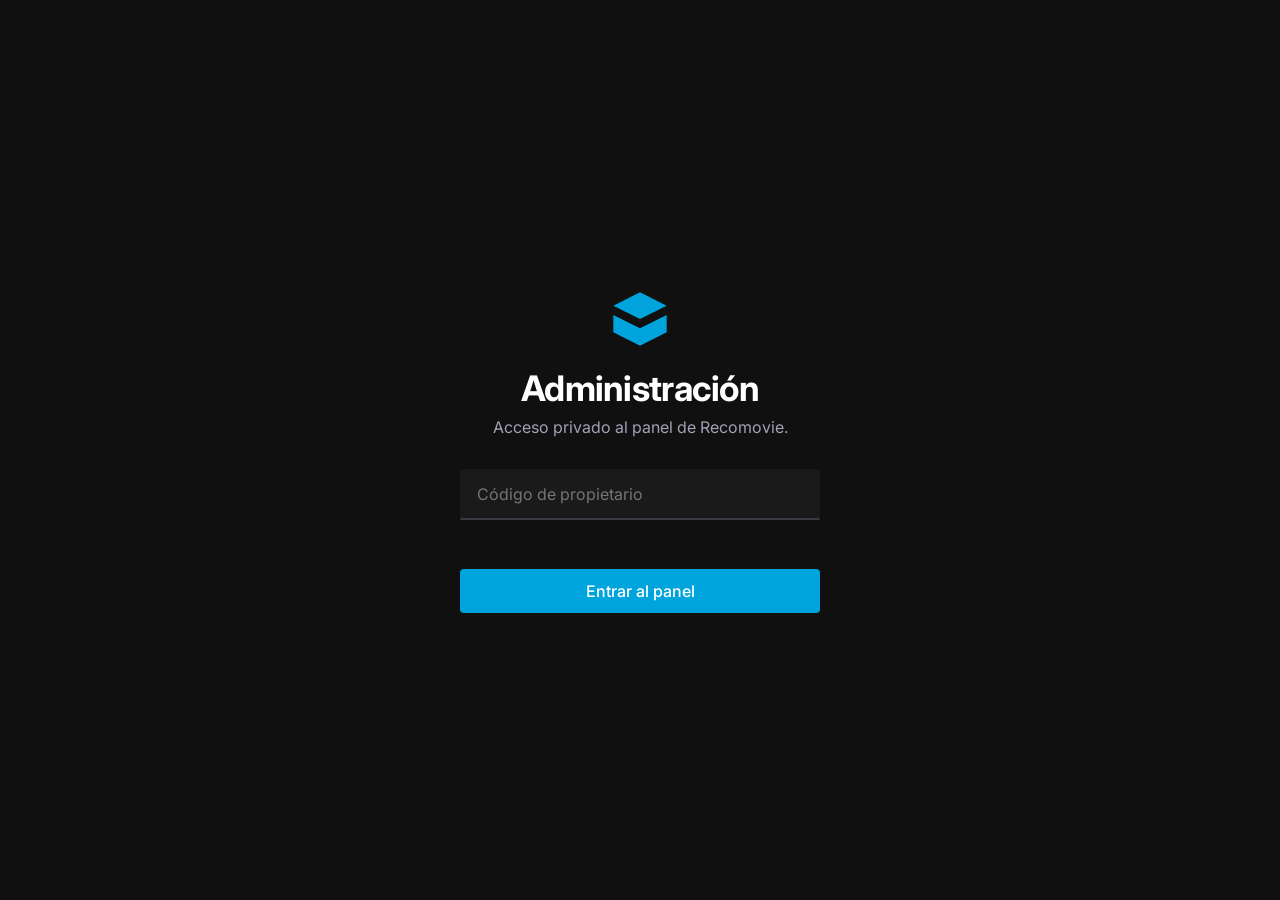
==== commit e9cc954c: "asd" ====
--- a/panel.html
+++ b/panel.html
@@ -52,7 +52,6 @@
 
     <main class="main-content">
       
-      <!-- Cabecera y Filtros -->
       <div class="panel-header">
         <div>
           <h1 class="hero-title" style="margin-bottom: 0;">Lista general</h1>
--- a/style.css
+++ b/style.css
@@ -3,9 +3,8 @@
 ────────────────────────────────────────────── */
 
 :root {
-  /* Paleta Jellyfin Oscura */
-  --bg-color: #101014;
-  --surface-color: #1c1c22;
+  --bg-color: #101010;
+  --surface-color: #1a1a1a;
   --surface-hover: #25252b;
   --primary-color: #00a4dc;
   --primary-hover: #008cc2;
@@ -15,9 +14,8 @@
   --success-color: #00e676;
   
   --font-main: 'Inter', system-ui, sans-serif;
-  --radius-lg: 12px;
-  --radius-md: 8px;
-  --radius-sm: 6px;
+  --radius-md: 4px; /* Más cuadrado y plano */
+  --radius-sm: 4px;
   
   --transition: 0.2s ease-in-out;
 }
@@ -41,7 +39,6 @@
 .mt-4 { margin-top: 1rem; }
 .hidden { display: none !important; }
 
-/* Scrollbar plano */
 ::-webkit-scrollbar { width: 10px; }
 ::-webkit-scrollbar-track { background: var(--bg-color); }
 ::-webkit-scrollbar-thumb { background: #3a3a42; border-radius: 10px; border: 2px solid var(--bg-color); }
@@ -50,17 +47,16 @@
 /* ─────────────────────────────────────────────
    COMPONENTES GLOBALES
 ────────────────────────────────────────────── */
-.title { font-size: 2.5rem; font-weight: 700; margin-bottom: 0.5rem; letter-spacing: -0.02em; }
+.title { font-size: 2.2rem; font-weight: 700; margin-bottom: 0.5rem; letter-spacing: -0.02em; }
 .hint { font-size: 1rem; color: var(--text-muted); margin-bottom: 2rem; }
 
-/* Botones */
 .btn-main {
   width: 100%;
   padding: 12px 20px;
   background-color: var(--primary-color);
   color: #fff;
   border: none;
-  border-radius: var(--radius-sm);
+  border-radius: var(--radius-md);
   font-family: var(--font-main);
   font-size: 1rem;
   font-weight: 500;
@@ -94,7 +90,7 @@
   background-color: var(--surface-color);
   border: 1px solid transparent;
   border-bottom: 2px solid #3a3a42;
-  border-radius: var(--radius-sm) var(--radius-sm) 0 0;
+  border-radius: var(--radius-md) var(--radius-md) 0 0;
   color: var(--text-main);
   font-family: var(--font-main);
   font-size: 1rem;
@@ -121,8 +117,7 @@
 }
 
 .login-box, .success-box {
-  width: 100%;
-  max-width: 420px;
+  width: 100%; max-width: 420px;
   display: flex; flex-direction: column; align-items: center;
 }
 
@@ -157,15 +152,11 @@
 }
 
 /* ─────────────────────────────────────────────
-   BUSCADOR Y CONTENIDO (Main Content)
+   BUSCADOR Y CONTENIDO
 ────────────────────────────────────────────── */
 .main-content { padding: 2rem 2.5rem; width: 100%; flex: 1; }
 
-.hero-search {
-  max-width: 600px;
-  margin: 2rem auto 4rem;
-  text-align: center;
-}
+.hero-search { max-width: 600px; margin: 2rem auto 4rem; text-align: center; }
 .hero-title { font-size: 2rem; font-weight: 600; margin-bottom: 0.5rem; }
 .hero-subtitle { color: var(--text-muted); margin-bottom: 2rem; font-size: 1.05rem; }
 
@@ -196,7 +187,6 @@
   border-radius: 50%; animation: spin 0.6s linear infinite; display: none;
 }
 .spinner.active { display: block; }
-/* Si el spinner está activo, ocultamos la X */
 .spinner.active ~ .clear-btn { display: none !important; }
 
 /* ─────────────────────────────────────────────
@@ -219,17 +209,28 @@
 .jf-card {
   display: flex; flex-direction: column;
   cursor: pointer; text-decoration: none;
+  background: transparent;
   transition: transform var(--transition);
 }
 .jf-card:hover { transform: scale(1.03); }
-.jf-card.already { opacity: 0.3; pointer-events: none; filter: grayscale(0.8); }
+
+/* Reflejos de Me gustó / No me gustó */
+.reflection-liked::after {
+  content: ''; position: absolute; inset: 0;
+  background: linear-gradient(135deg, rgba(0,230,118,0.25) 0%, transparent 60%);
+  pointer-events: none; z-index: 5;
+}
+.reflection-disliked::after {
+  content: ''; position: absolute; inset: 0;
+  background: linear-gradient(135deg, rgba(255,59,59,0.25) 0%, transparent 60%);
+  pointer-events: none; z-index: 5;
+}
 
 .jf-poster-wrap {
   width: 100%; aspect-ratio: 2/3; 
   background-color: var(--surface-color);
-  border-radius: var(--radius-sm);
+  border-radius: var(--radius-md);
   overflow: hidden; position: relative;
-  box-shadow: 0 4px 10px rgba(0,0,0,0.5);
 }
 .jf-poster-wrap img { width: 100%; height: 100%; object-fit: cover; }
 .jf-poster-ph {
@@ -237,30 +238,70 @@
   font-size: 3rem; color: #3a3a42;
 }
 
-.jf-card-info { padding-top: 0.75rem; text-align: center; }
+.jf-card-info { padding-top: 0.5rem; text-align: center; }
 .jf-card-title { font-size: 0.95rem; font-weight: 500; white-space: nowrap; overflow: hidden; text-overflow: ellipsis; color: var(--text-main); }
 .jf-card-meta { font-size: 0.85rem; color: var(--text-muted); margin-top: 2px; }
 
 .badge-added {
-  position: absolute; top: 8px; right: 8px;
+  position: absolute; top: 8px; right: 8px; z-index: 10;
   background-color: rgba(0,0,0,0.8); color: var(--primary-color);
-  font-size: 0.7rem; font-weight: 600; padding: 4px 8px; border-radius: 4px;
-}
-
-/* ─────────────────────────────────────────────
-   MODAL DE CONFIRMACIÓN (Estilo Detalle Item)
-────────────────────────────────────────────── */
-.modal-overlay { 
-  position: fixed; inset: 0; z-index: 100; 
-  display: flex; align-items: center; justify-content: center;
-}
+  font-size: 0.7rem; font-weight: 600; padding: 4px 8px; border-radius: var(--radius-sm);
+}
+
+/* ─────────────────────────────────────────────
+   PANEL PROPIETARIO & HOVER ACTIONS
+────────────────────────────────────────────── */
+/* Acciones flotantes en Hover (Panel) */
+.panel-poster-hover {
+  position: absolute; inset: 0;
+  background: rgba(0,0,0,0.6);
+  display: flex; align-items: center; justify-content: center; gap: 15px;
+  opacity: 0; transition: opacity var(--transition); z-index: 10;
+}
+.jf-poster-wrap:hover .panel-poster-hover { opacity: 1; }
+
+.hover-action-btn {
+  background: rgba(255,255,255,0.1); border: none; color: #fff;
+  width: 45px; height: 45px; border-radius: 50%; font-size: 1.2rem;
+  cursor: pointer; display: flex; align-items: center; justify-content: center;
+  transition: all var(--transition); backdrop-filter: blur(4px);
+}
+.hover-action-btn:hover { background: rgba(255,255,255,0.3); transform: scale(1.1); }
+.hover-action-btn.active-like { background: var(--success-color); color: #000; }
+.hover-action-btn.active-bad { background: var(--error-color); color: #fff; }
+
+/* Botón único de descargada */
+.btn-download {
+  width: 100%; margin-top: 10px;
+  padding: 8px; background-color: var(--surface-color); color: var(--text-muted);
+  border: none; border-radius: var(--radius-md); font-size: 0.85rem; font-weight: 500;
+  cursor: pointer; transition: all var(--transition);
+}
+.btn-download:hover { background-color: var(--surface-hover); color: var(--text-main); }
+.btn-download.active-dl { background-color: var(--primary-color); color: #fff; }
+
+.panel-header { display: flex; flex-direction: column; gap: 1.5rem; }
+@media (min-width: 768px) { .panel-header { flex-direction: row; align-items: flex-end; justify-content: space-between; } }
+
+.filters-bar { display: flex; gap: 0.5rem; overflow-x: auto; padding-bottom: 0.5rem; }
+.filter-btn { 
+  background-color: var(--surface-color); color: var(--text-main); 
+  border: none; padding: 8px 16px; border-radius: 50px; 
+  font-size: 0.9rem; font-weight: 500; cursor: pointer; white-space: nowrap; transition: all var(--transition); 
+}
+.filter-btn:hover { background-color: var(--surface-hover); }
+.filter-btn.active { background-color: var(--primary-color); color: #fff; }
+
+.rec-footer { margin-top: 4px; font-size: 0.8rem; color: var(--text-muted); text-align: center; }
+
+/* ─────────────────────────────────────────────
+   MODAL DE CONFIRMACIÓN
+────────────────────────────────────────────── */
+.modal-overlay { position: fixed; inset: 0; z-index: 100; display: flex; align-items: center; justify-content: center; }
 .modal-backdrop { position: absolute; inset: 0; background: rgba(0,0,0,0.85); }
 .modal-content {
-  position: relative; z-index: 101; 
-  width: 100%; height: 100%;
-  background-color: var(--bg-color);
-  overflow-y: auto; overflow-x: hidden;
-  display: flex; flex-direction: column;
+  position: relative; z-index: 101; width: 100%; height: 100%;
+  background-color: var(--bg-color); overflow-y: auto; overflow-x: hidden; display: flex; flex-direction: column;
 }
 @media (min-width: 900px) {
   .modal-overlay { padding: 2rem; }
@@ -268,16 +309,11 @@
 }
 
 .modal-hero { position: relative; width: 100%; height: 35vh; min-height: 250px; background-color: var(--surface-color); }
-.modal-hero-bg { width: 100%; height: 100%; background-size: cover; background-position: center 20%; opacity: 0.5; }
-.modal-hero-gradient { 
-  position: absolute; inset: 0; 
-  background: linear-gradient(to top, var(--bg-color) 0%, transparent 100%);
-}
+.modal-hero-bg { width: 100%; height: 100%; background-size: cover; background-position: center 20%; opacity: 0.4; }
+.modal-hero-gradient { position: absolute; inset: 0; background: linear-gradient(to top, var(--bg-color) 0%, transparent 100%); }
 .modal-close { 
-  position: absolute; top: 1.5rem; right: 1.5rem; 
-  background: rgba(0,0,0,0.5); border: none; color: #fff; 
-  width: 40px; height: 40px; border-radius: 50%; cursor: pointer; 
-  display: flex; align-items: center; justify-content: center; font-size: 1.2rem;
+  position: absolute; top: 1.5rem; right: 1.5rem; background: rgba(0,0,0,0.5); border: none; color: #fff; 
+  width: 40px; height: 40px; border-radius: 50%; cursor: pointer; display: flex; align-items: center; justify-content: center; font-size: 1.2rem;
   transition: background var(--transition);
 }
 .modal-close:hover { background: rgba(255,255,255,0.2); }
@@ -286,14 +322,10 @@
   display: flex; flex-direction: column; padding: 0 2.5rem 3rem;
   margin-top: -80px; position: relative; z-index: 10; gap: 2rem;
 }
-@media (min-width: 768px) {
-  .modal-body { flex-direction: row; margin-top: -120px; }
-}
+@media (min-width: 768px) { .modal-body { flex-direction: row; margin-top: -120px; } }
 
 .modal-poster-wrap { 
-  flex-shrink: 0; width: 160px; aspect-ratio: 2/3; 
-  border-radius: var(--radius-sm); overflow: hidden; box-shadow: 0 8px 24px rgba(0,0,0,0.6);
-  background-color: var(--surface-color);
+  flex-shrink: 0; width: 160px; aspect-ratio: 2/3; border-radius: var(--radius-sm); overflow: hidden; box-shadow: 0 8px 24px rgba(0,0,0,0.6); background-color: var(--surface-color);
 }
 @media (min-width: 768px) { .modal-poster-wrap { width: 220px; } }
 .modal-poster { width: 100%; height: 100%; object-fit: cover; }
@@ -306,35 +338,6 @@
 
 /* Success */
 .success-icon { color: var(--success-color); margin-bottom: 1rem; }
-
-/* ─────────────────────────────────────────────
-   PANEL PROPIETARIO
-────────────────────────────────────────────── */
-.panel-header { display: flex; flex-direction: column; gap: 1.5rem; }
-@media (min-width: 768px) { .panel-header { flex-direction: row; align-items: flex-end; justify-content: space-between; } }
-
-.filters-bar { display: flex; gap: 0.5rem; overflow-x: auto; padding-bottom: 0.5rem; }
-.filter-btn { 
-  background-color: var(--surface-color); color: var(--text-main); 
-  border: none; padding: 8px 16px; border-radius: 50px; 
-  font-size: 0.9rem; font-weight: 500; cursor: pointer; white-space: nowrap; transition: all var(--transition); 
-}
-.filter-btn:hover { background-color: var(--surface-hover); }
-.filter-btn.active { background-color: var(--primary-color); color: #fff; }
-
-.rec-footer { margin-top: 8px; font-size: 0.8rem; color: var(--text-muted); }
-.rec-actions { display: flex; gap: 4px; margin-top: 8px; }
-
-.action-btn { 
-  flex: 1; background-color: var(--surface-color); border: none; padding: 6px; 
-  border-radius: var(--radius-sm); color: var(--text-muted); cursor: pointer; 
-  font-size: 0.8rem; transition: all 0.2s; display: flex; align-items: center; justify-content: center; gap: 4px;
-}
-.action-btn:hover { background-color: var(--surface-hover); color: var(--text-main); }
-.action-btn.active-dl { background-color: rgba(234, 179, 8, 0.2); color: #eab308; }
-.action-btn.active-like { background-color: rgba(0, 230, 118, 0.2); color: var(--success-color); }
-.action-btn.active-bad { background-color: rgba(255, 59, 59, 0.2); color: var(--error-color); }
-
 .empty-state { text-align: center; padding: 4rem 1rem; color: var(--text-muted); grid-column: 1/-1; font-size: 1.1rem; }
 
 /* Animaciones */
